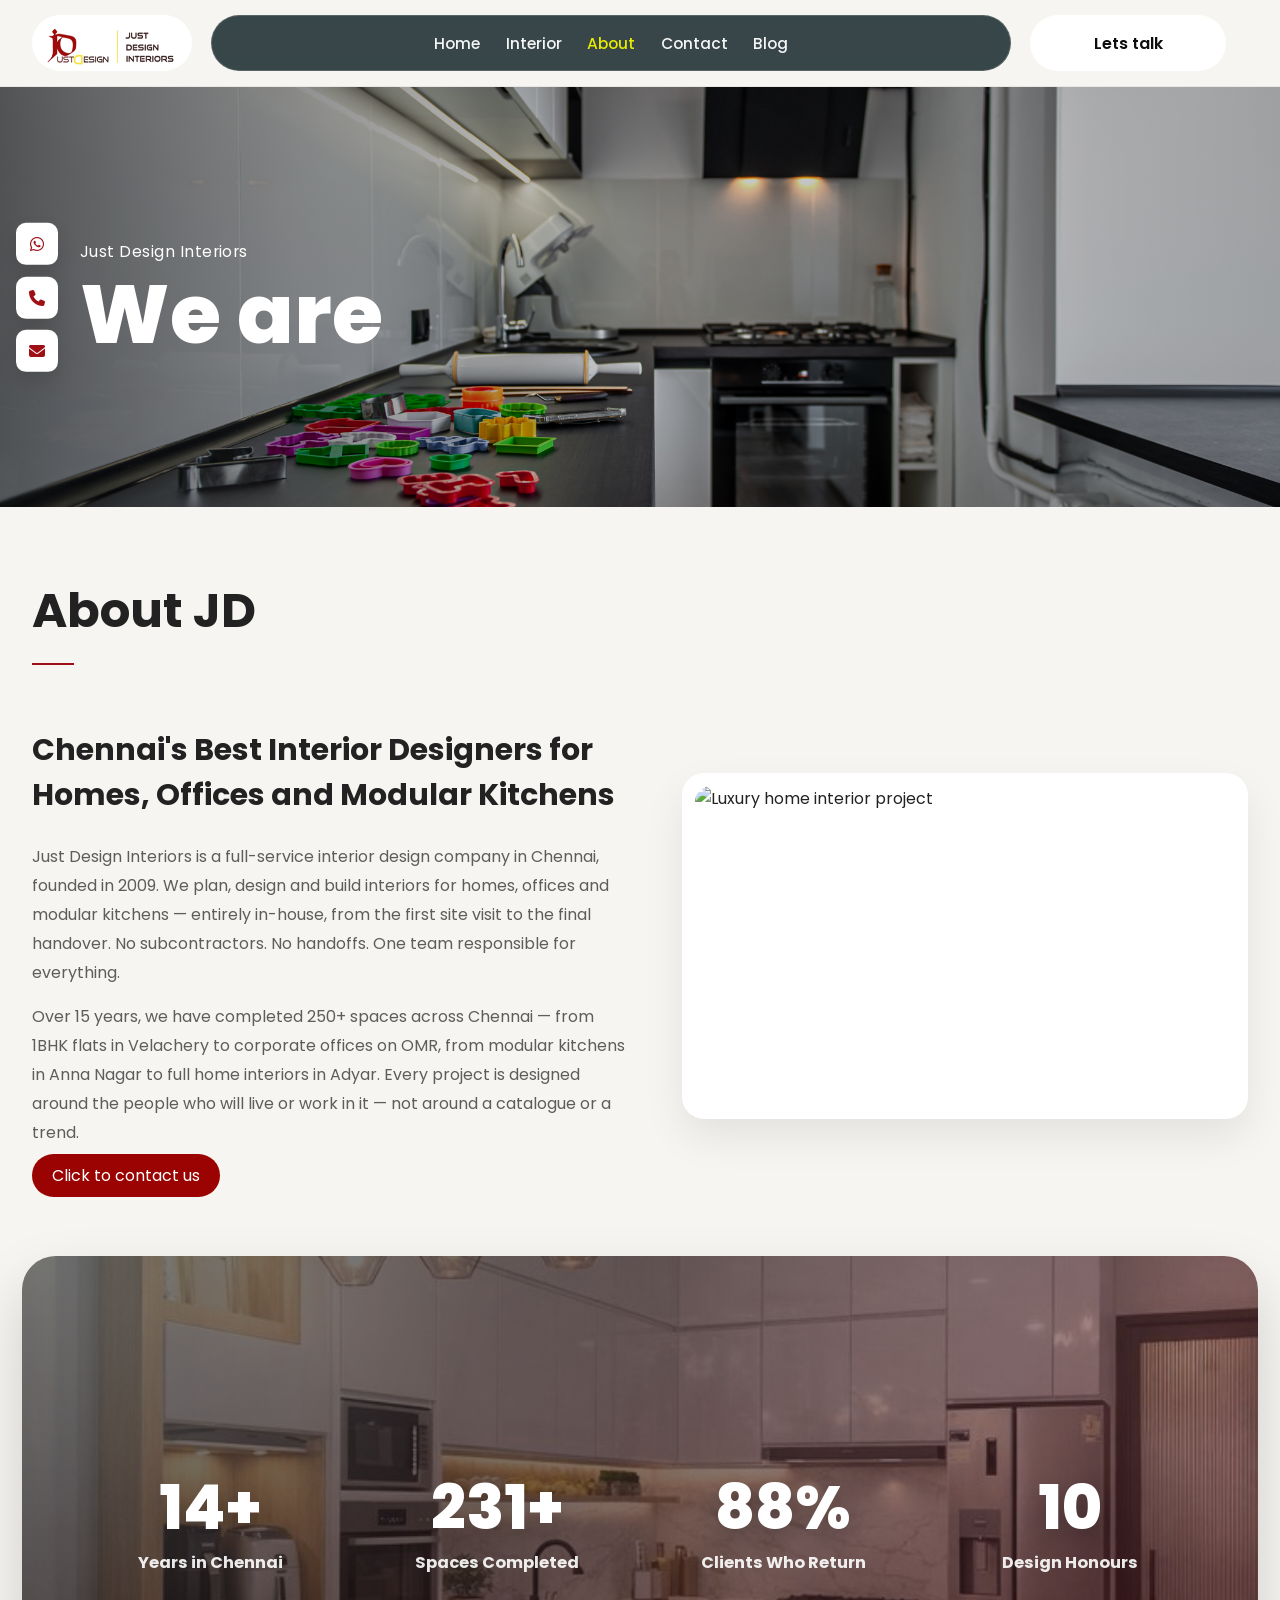
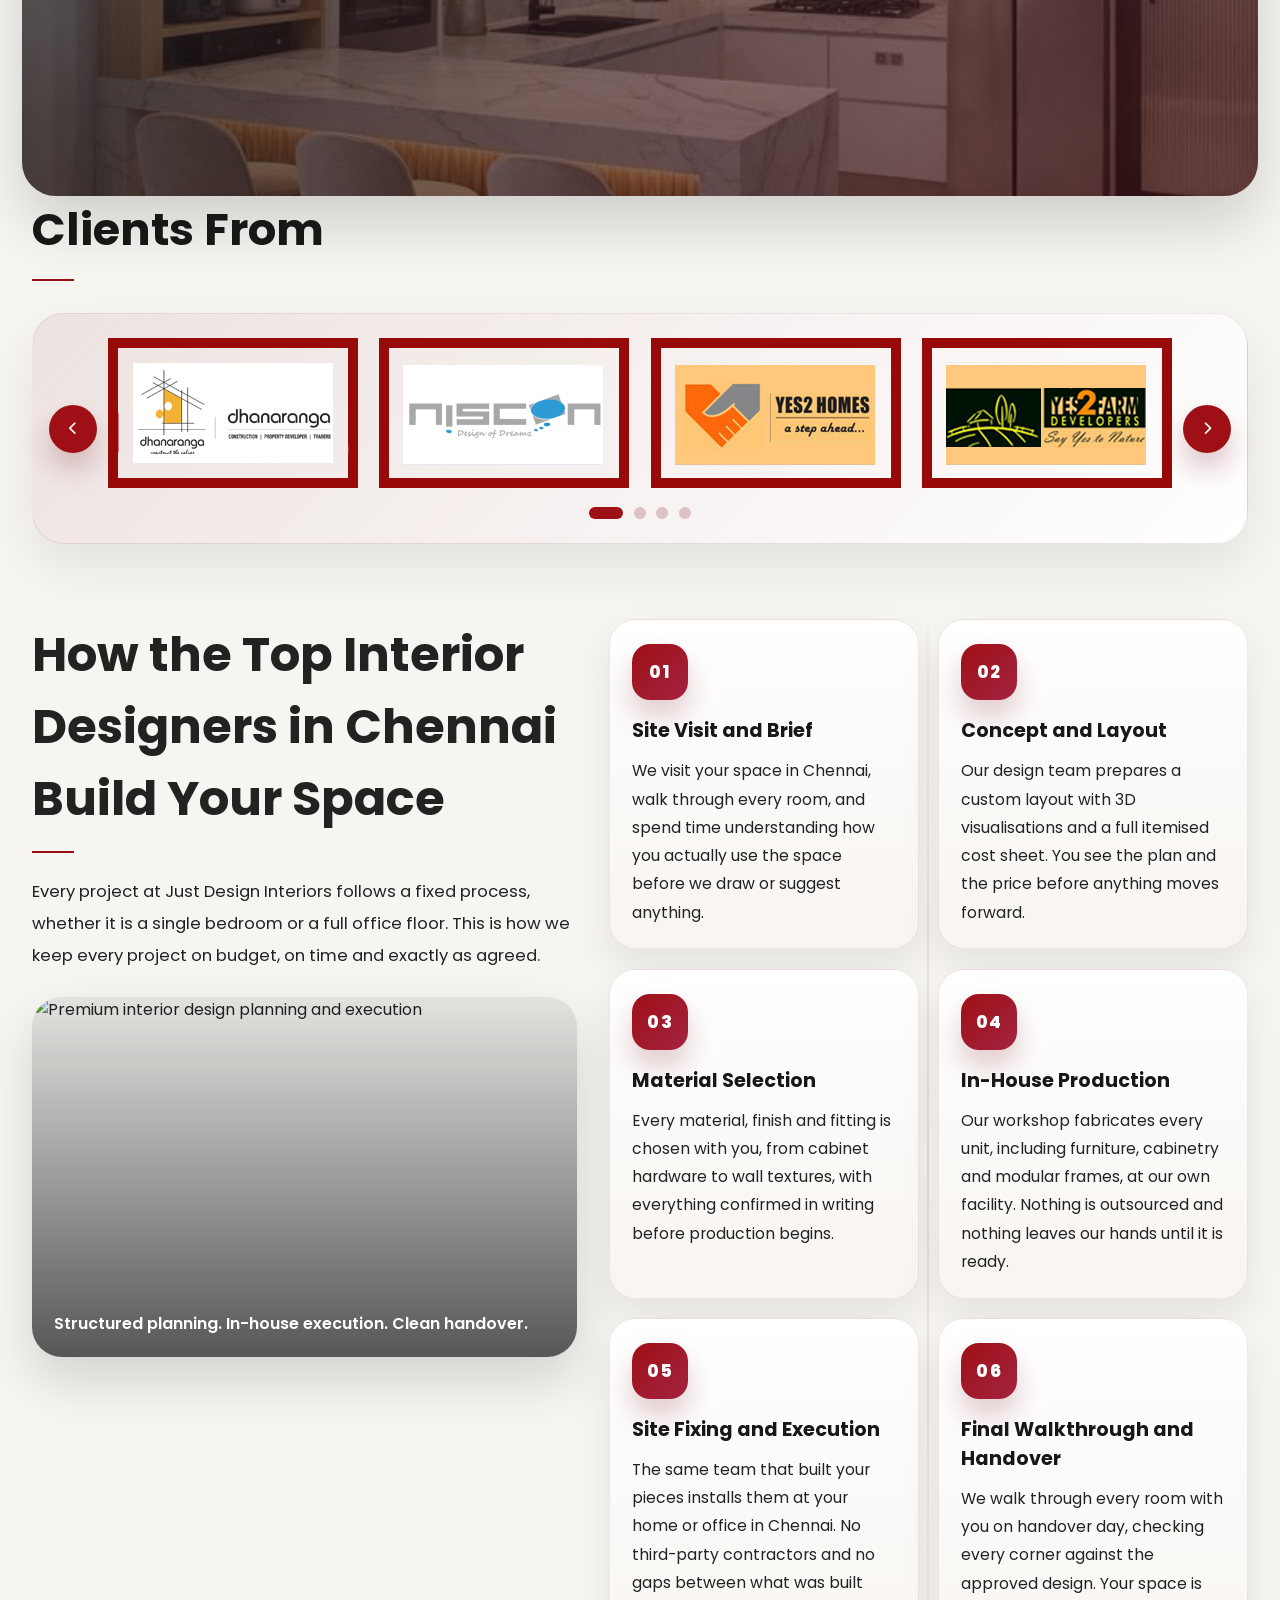
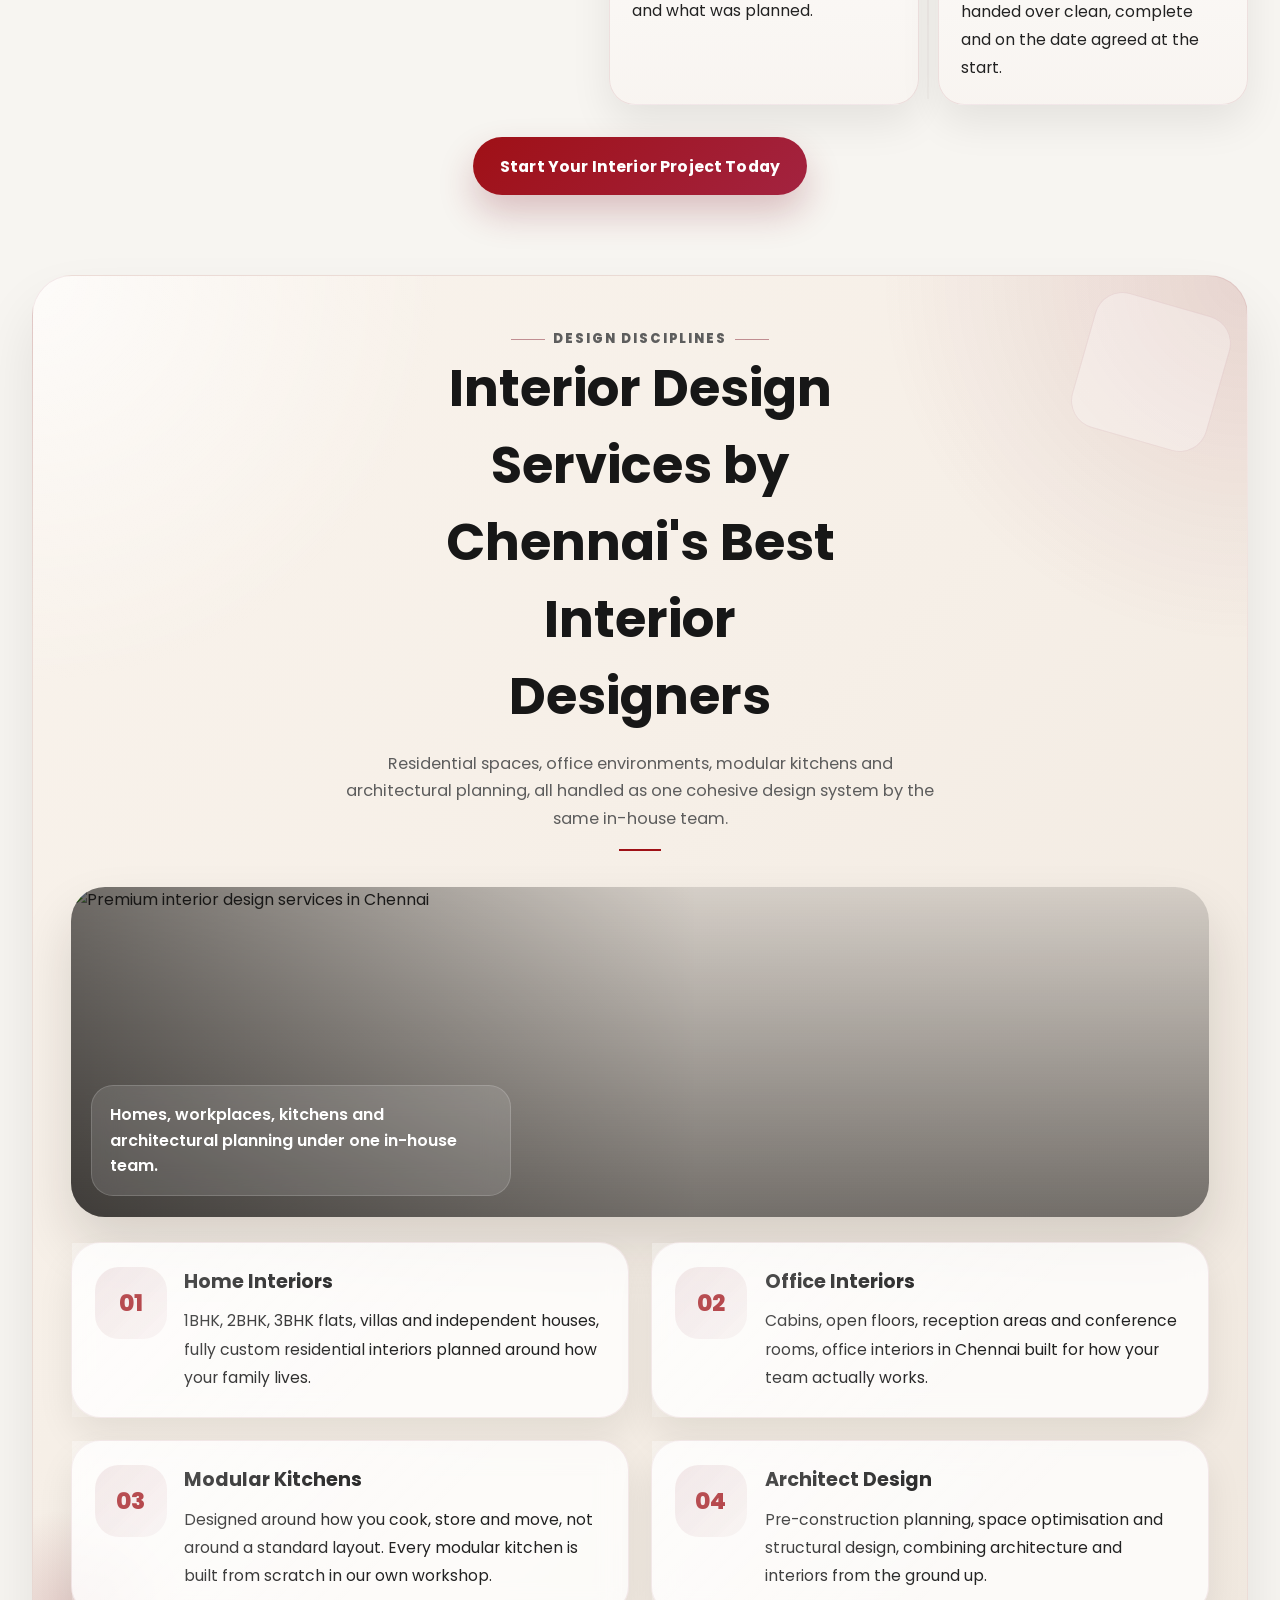
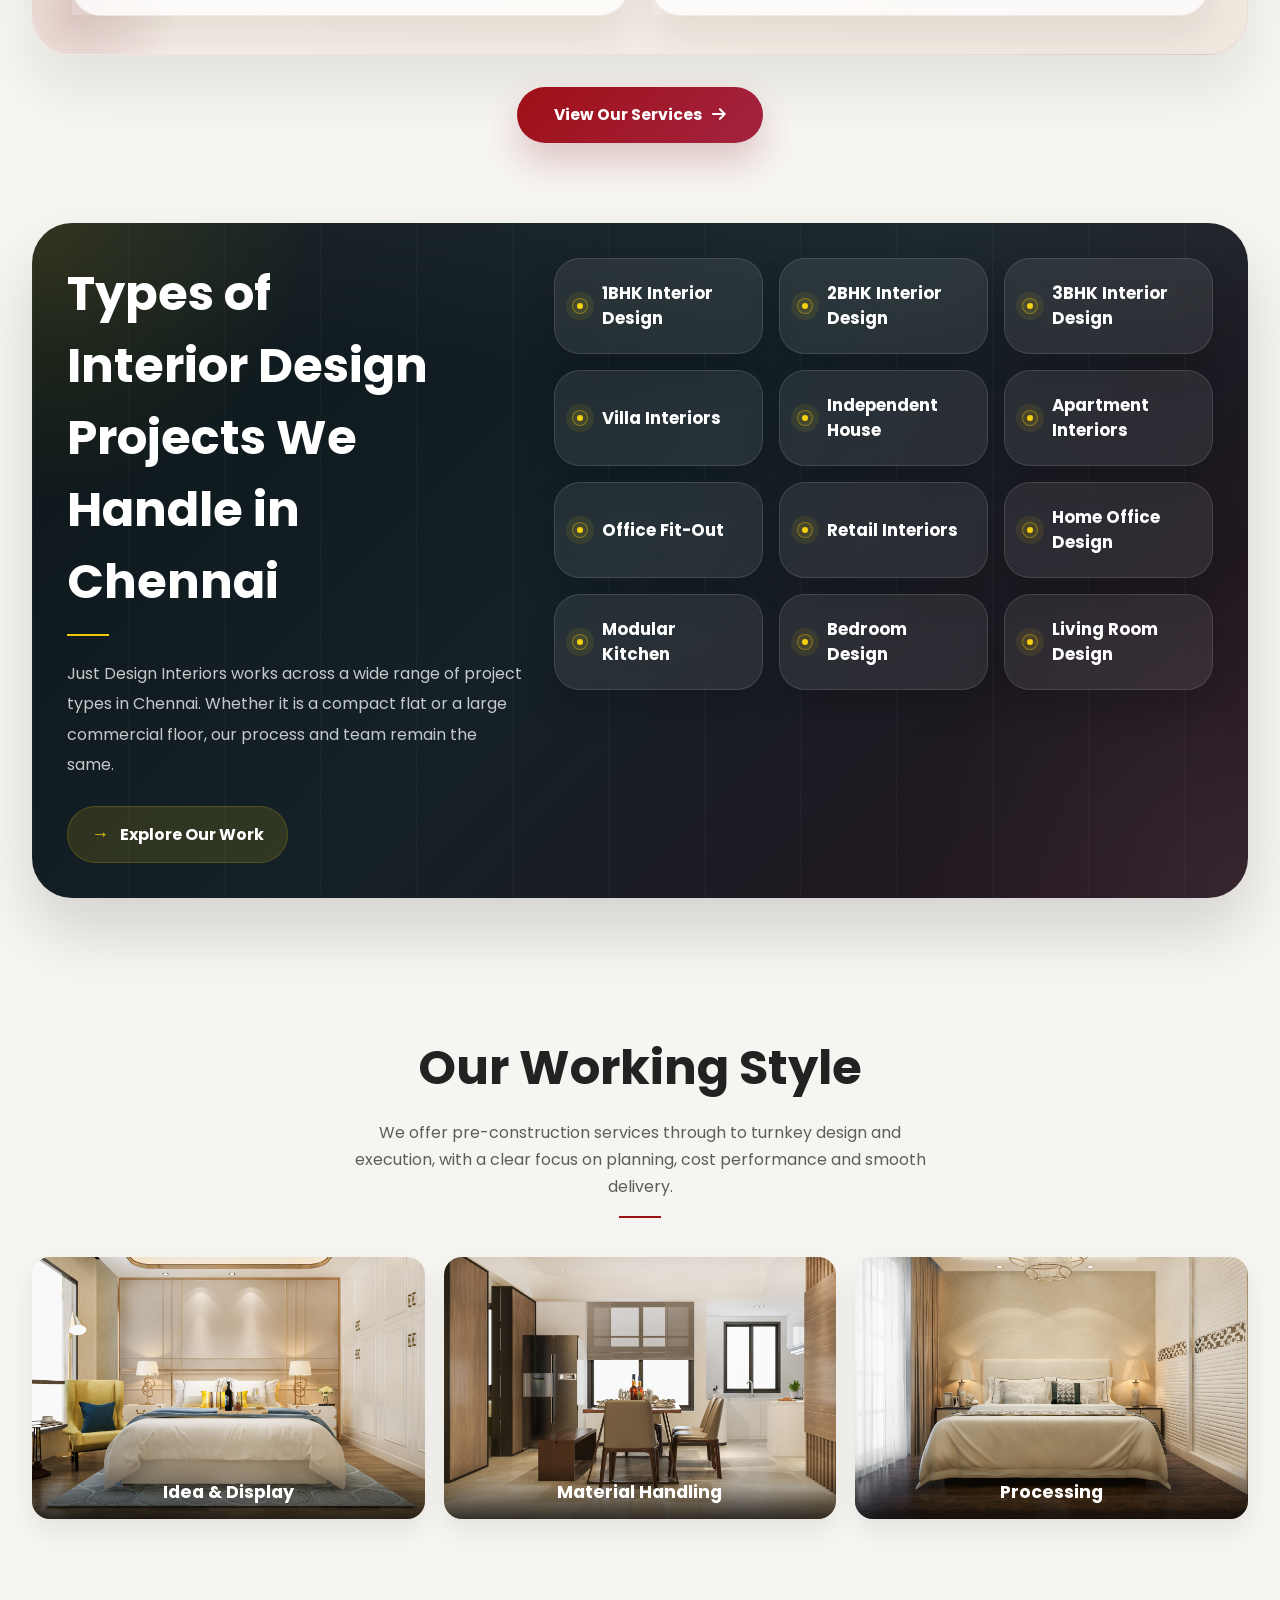
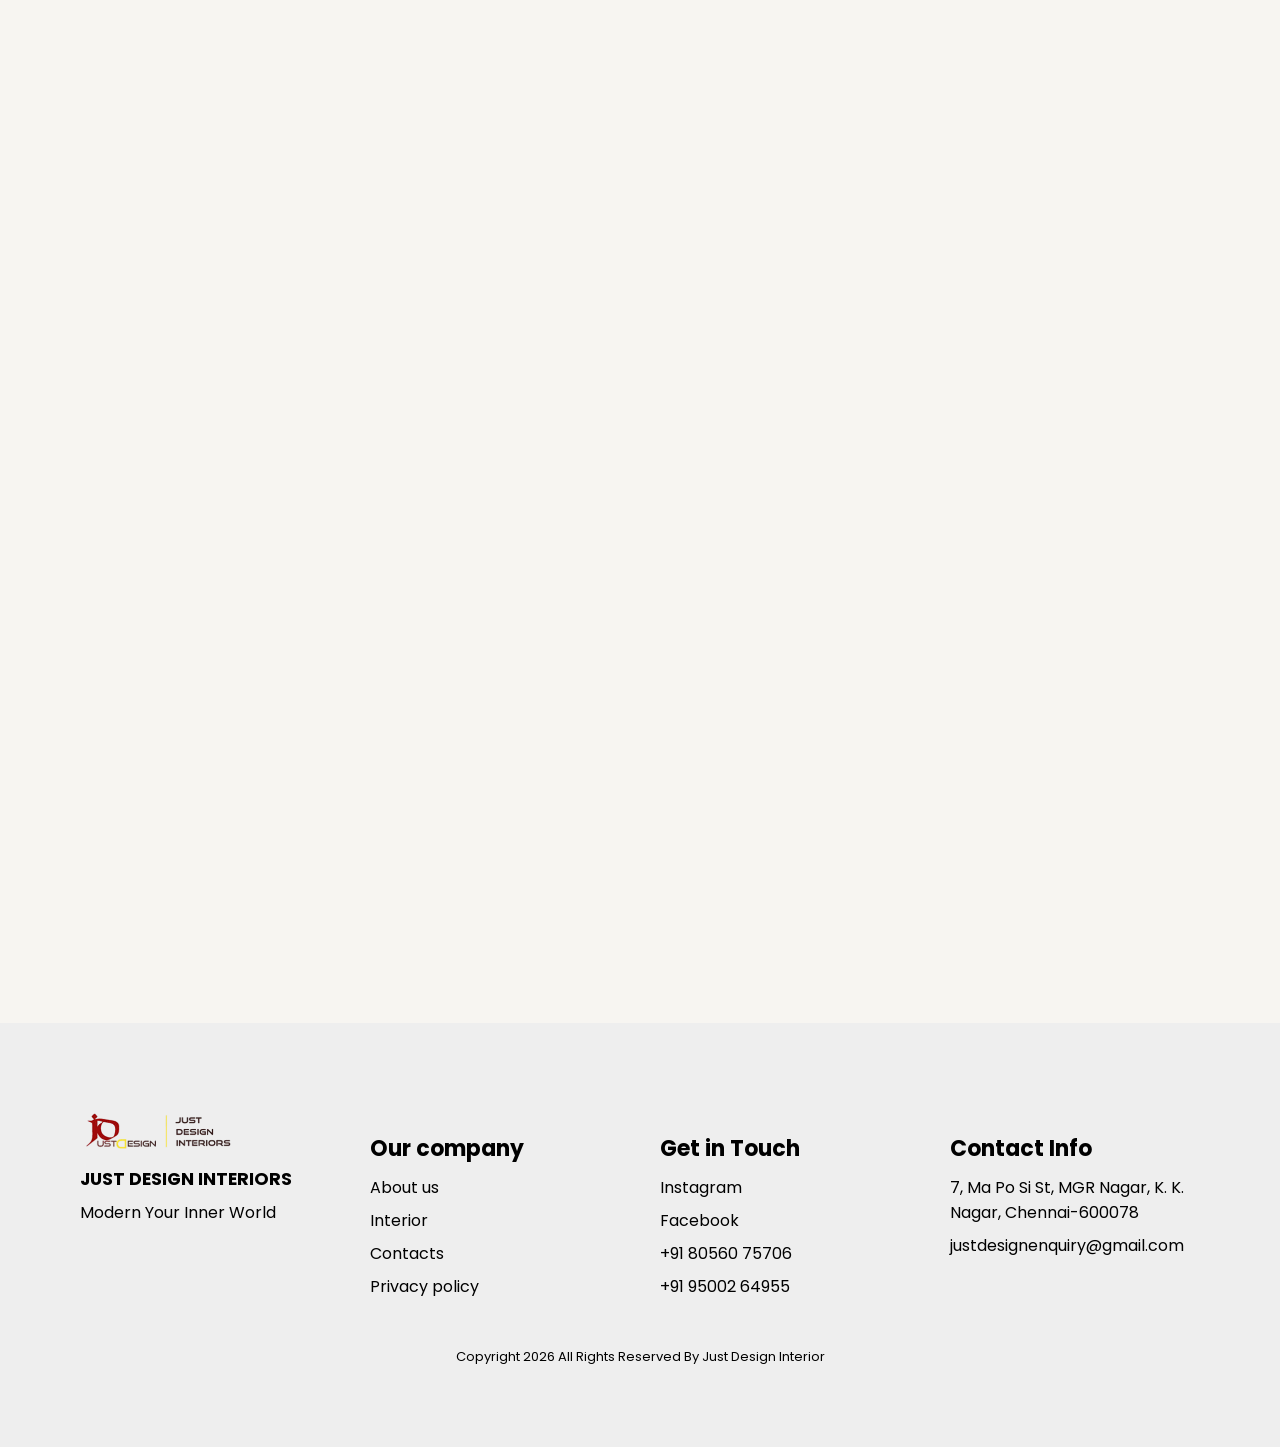
==== about.html @ 0b51bff1 "update" ====
<!DOCTYPE html>
<html lang="en">
  <head>
    <meta charset="UTF-8" />
    <meta name="viewport" content="width=device-width, initial-scale=1.0" />
    <title>About | Just Design Interiors</title>
    <link rel="preconnect" href="https://fonts.googleapis.com" />
    <link rel="preconnect" href="https://fonts.gstatic.com" crossorigin />
    <link
      href="https://fonts.googleapis.com/css2?family=Poppins:wght@400;500;600;700;800&display=swap"
      rel="stylesheet"
    />
    <link
      rel="stylesheet"
      href="https://cdnjs.cloudflare.com/ajax/libs/font-awesome/6.5.1/css/all.min.css"
    />
    <link rel="stylesheet" href="about.css" />
  </head>
  <body>
    <div class="about-page">
      <header class="topbar about-topbar reveal" data-delay="20">
        <a class="brand-pill" href="index.html" aria-label="Just Design Interiors home">
          <img src="./img/logo1.png" alt="Just Design Interiors logo" class="top-logo" />
        </a>

        <nav class="main-nav" id="primaryNav" aria-label="Primary">
          <a href="index.html">Home</a>
          <a href="index.html#interior">Interior</a>
          <a class="active" href="about.html">About</a>
          <a href="contact.html">Contact</a>
          <a href="index.html#results">Blog</a>
        </nav>

        <button
          class="nav-toggle"
          id="navToggle"
          type="button"
          aria-label="Toggle navigation menu"
          aria-controls="primaryNav"
          aria-expanded="false"
        >
          <span></span>
          <span></span>
          <span></span>
        </button>

        <a class="talk-btn" href="contact.html">Lets talk</a>
      </header>

      <main>
        <section class="about-hero reveal">
          <div class="social-rail" aria-label="Social links">
            <a href="#" aria-label="WhatsApp"><i class="fa-brands fa-whatsapp"></i></a>
            <a href="#" aria-label="Call"><i class="fa-solid fa-phone"></i></a>
            <a href="#" aria-label="Mail"><i class="fa-solid fa-envelope"></i></a>
          </div>

          <div class="hero-overlay">
            <p class="eyebrow">Just Design Interiors</p>
            <h1>We are</h1>
          </div>
        </section>

        <section class="about-story section-pad">
          <div class="section-head reveal">
            <h2>About JD</h2>
            <span></span>
          </div>

          <div class="about-grid">
            <div class="about-copy reveal" data-delay="80">
                <h2>Chennai's Best Interior Designers for Homes, Offices and Modular Kitchens</h2>
              <p>
               Just Design Interiors is a full-service interior design company in Chennai, founded in 2009. We plan, design and build interiors for homes, offices and modular kitchens — entirely in-house, from the first site visit to the final handover. No subcontractors. No handoffs. One team responsible for everything.
              </p>
              <p>
                Over 15 years, we have completed 250+ spaces across Chennai — from 1BHK flats in Velachery to corporate offices on OMR, from modular kitchens in Anna Nagar to full home interiors in Adyar. Every project is designed around the people who will live or work in it — not around a catalogue or a trend.

              </p>
               <a href="contact.html">Click to contact us</a>
            </div>

            <div class="about-visual reveal" data-delay="140">
              <img src="./img/8.jpg" alt="Luxury home interior project" />
            </div>
          </div>
        </section>

        <section class="stats-band section-pad">
          <div class="stats-grid">
            <article class="stat-card reveal" data-delay="40">
              <p class="stat-number">
                <span class="count-number" data-target="15" data-suffix="+">0+</span>
              </p>
              <p class="stat-label">Years in Chennai</p>
            </article>

            <article class="stat-card reveal" data-delay="80">
              <p class="stat-number">
                <span class="count-number" data-target="250" data-suffix="+">0+</span>
              </p>
              <p class="stat-label">Spaces Completed</p>
            </article>

            <article class="stat-card reveal" data-delay="120">
              <p class="stat-number">
                <span class="count-number" data-target="95" data-suffix="%">0%</span>
              </p>
              <p class="stat-label">Clients Who Return</p>
            </article>

            <article class="stat-card reveal" data-delay="160">
              <p class="stat-number">
                <span class="count-number" data-target="11">0</span>
              </p>
              <p class="stat-label">Design Honours</p>
            </article>
          </div>
        </section>

        <section class="showcase-band section-pad">
          <div class="section-head reveal">
            <h3>Clients From</h3>
            <span></span>
          </div>

          <div class="showcase-carousel reveal" data-delay="60">
            <button class="showcase-arrow showcase-arrow-prev" type="button" aria-label="Previous slide" data-showcase-prev>
              <i class="fa-solid fa-chevron-left"></i>
            </button>

            <div class="showcase-viewport">
              <div class="showcase-track" data-showcase-track>
                <div class="showcase-slide">
                  <article class="showcase-card">
                    <img src="./img/slide-img/01.png" alt="Interior showcase project 1" />
                  </article>
                  <article class="showcase-card">
                    <img src="./img/slide-img/02.png" alt="Interior showcase project 2" />
                  </article>
                  <article class="showcase-card">
                    <img src="./img/slide-img/03.png" alt="Interior showcase project 3" />
                  </article>
                  <article class="showcase-card">
                    <img src="./img/slide-img/04.png" alt="Interior showcase project 4" />
                  </article>
                </div>

                <div class="showcase-slide">
                  <article class="showcase-card">
                    <img src="./img/slide-img/05.png" alt="Interior showcase project 5" />
                  </article>
                  <article class="showcase-card">
                    <img src="./img/slide-img/06.png" alt="Interior showcase project 6" />
                  </article>
                  <article class="showcase-card">
                    <img src="./img/slide-img/07.png" alt="Interior showcase project 7" />
                  </article>
                  <article class="showcase-card">
                    <img src="./img/slide-img/08.png" alt="Interior showcase project 8" />
                  </article>
                </div>

                <div class="showcase-slide">
                  <article class="showcase-card">
                    <img src="./img/slide-img/09.png" alt="Interior showcase project 9" />
                  </article>
                  <article class="showcase-card">
                    <img src="./img/slide-img/10.png" alt="Interior showcase project 10" />
                  </article>
                  <article class="showcase-card">
                    <img src="./img/slide-img/11.png" alt="Interior showcase project 11" />
                  </article>
                  <article class="showcase-card">
                    <img src="./img/slide-img/12.png" alt="Interior showcase project 12" />
                  </article>
                </div>

                <div class="showcase-slide">
                  <article class="showcase-card">
                    <img src="./img/slide-img/13.png" alt="Interior showcase project 13" />
                  </article>
                  <article class="showcase-card">
                    <img src="./img/slide-img/14.png" alt="Interior showcase project 14" />
                  </article>
                  <article class="showcase-card">
                    <img src="./img/slide-img/15.png" alt="Interior showcase project 15" />
                  </article>
                  <article class="showcase-card">
                    <img src="./img/slide-img/16.png" alt="Interior showcase project 16" />
                  </article>
                </div>
              </div>
            </div>

            <button class="showcase-arrow showcase-arrow-next" type="button" aria-label="Next slide" data-showcase-next>
              <i class="fa-solid fa-chevron-right"></i>
            </button>

            <div class="showcase-dots" aria-label="Project slider navigation">
              <button class="showcase-dot is-active" type="button" aria-label="Show slide 1" data-slide="0"></button>
              <button class="showcase-dot" type="button" aria-label="Show slide 2" data-slide="1"></button>
              <button class="showcase-dot" type="button" aria-label="Show slide 3" data-slide="2"></button>
              <button class="showcase-dot" type="button" aria-label="Show slide 4" data-slide="3"></button>
            </div>
          </div>
        </section>






        <section class="designer-process section-pad">
          <div class="designer-process-shell">
            <div class="designer-process-intro">
              <div class="section-head reveal">
                <h2>How the Top Interior Designers in Chennai Build Your Space</h2>
                <span></span>
              </div>

              <p class="designer-process-copy reveal" data-delay="60">
                Every project at Just Design Interiors follows a fixed process, whether it is
                a single bedroom or a full office floor. This is how we keep every project on
                budget, on time and exactly as agreed.
              </p>

              <div class="designer-process-visual reveal" data-delay="120">
                <img src="./img/6.jpg" alt="Premium interior design planning and execution" />
                <div class="designer-process-visual-copy">
                  <p>Structured planning. In-house execution. Clean handover.</p>
                </div>
              </div>
            </div>

            <div class="designer-process-steps">
              <article class="process-step-card reveal" data-delay="40">
                <div class="process-step-no">01</div>
                <h3>Site Visit and Brief</h3>
                <p>
                  We visit your space in Chennai, walk through every room, and spend time
                  understanding how you actually use the space before we draw or suggest
                  anything.
                </p>
              </article>

              <article class="process-step-card reveal" data-delay="80">
                <div class="process-step-no">02</div>
                <h3>Concept and Layout</h3>
                <p>
                  Our design team prepares a custom layout with 3D visualisations and a full
                  itemised cost sheet. You see the plan and the price before anything moves
                  forward.
                </p>
              </article>

              <article class="process-step-card reveal" data-delay="120">
                <div class="process-step-no">03</div>
                <h3>Material Selection</h3>
                <p>
                  Every material, finish and fitting is chosen with you, from cabinet hardware
                  to wall textures, with everything confirmed in writing before production
                  begins.
                </p>
              </article>

              <article class="process-step-card reveal" data-delay="160">
                <div class="process-step-no">04</div>
                <h3>In-House Production</h3>
                <p>
                  Our workshop fabricates every unit, including furniture, cabinetry and
                  modular frames, at our own facility. Nothing is outsourced and nothing leaves
                  our hands until it is ready.
                </p>
              </article>

              <article class="process-step-card reveal" data-delay="200">
                <div class="process-step-no">05</div>
                <h3>Site Fixing and Execution</h3>
                <p>
                  The same team that built your pieces installs them at your home or office in
                  Chennai. No third-party contractors and no gaps between what was built and
                  what was planned.
                </p>
              </article>

              <article class="process-step-card reveal" data-delay="240">
                <div class="process-step-no">06</div>
                <h3>Final Walkthrough and Handover</h3>
                <p>
                  We walk through every room with you on handover day, checking every corner
                  against the approved design. Your space is handed over clean, complete and on
                  the date agreed at the start.
                </p>
              </article>
            </div>
          </div>

          <div class="designer-process-cta reveal" data-delay="120">
            <a href="contact.html">Start Your Interior Project Today</a>
          </div>
        </section>

        <section class="services-band section-pad">
          <div class="services-stage">
            <div class="section-head centered services-head reveal">
              <p class="services-kicker">Design Disciplines</p>
              <h2>Interior Design Services by Chennai's Best Interior Designers</h2>
              <p class="services-copy">
                Residential spaces, office environments, modular kitchens and architectural
                planning, all handled as one cohesive design system by the same in-house team.
              </p>
              <span></span>
            </div>

            <div class="services-hero-card reveal" data-delay="40">
              <img src="./img/8.jpg" alt="Premium interior design services in Chennai" />
              <div class="services-hero-overlay">
                <p>Homes, workplaces, kitchens and architectural planning under one in-house team.</p>
              </div>
            </div>

            <div class="services-grid-alt">
              <article class="service-panel reveal" data-delay="60">
                <div class="service-panel-no">01</div>
                <div class="service-panel-body">
                  <h3>Home Interiors</h3>
                  <p>
                    1BHK, 2BHK, 3BHK flats, villas and independent houses, fully custom
                    residential interiors planned around how your family lives.
                  </p>
                </div>
              </article>

              <article class="service-panel reveal" data-delay="100">
                <div class="service-panel-no">02</div>
                <div class="service-panel-body">
                  <h3>Office Interiors</h3>
                  <p>
                    Cabins, open floors, reception areas and conference rooms, office interiors
                    in Chennai built for how your team actually works.
                  </p>
                </div>
              </article>

              <article class="service-panel reveal" data-delay="140">
                <div class="service-panel-no">03</div>
                <div class="service-panel-body">
                  <h3>Modular Kitchens</h3>
                  <p>
                    Designed around how you cook, store and move, not around a standard layout.
                    Every modular kitchen is built from scratch in our own workshop.
                  </p>
                </div>
              </article>

              <article class="service-panel reveal" data-delay="180">
                <div class="service-panel-no">04</div>
                <div class="service-panel-body">
                  <h3>Architect Design</h3>
                  <p>
                    Pre-construction planning, space optimisation and structural design,
                    combining architecture and interiors from the ground up.
                  </p>
                </div>
              </article>
            </div>
          </div>

          <div class="services-cta reveal" data-delay="220">
            <a href="contact.html">View Our Services <i class="fa-solid fa-arrow-right"></i></a>
          </div>
        </section>

        <section class="project-types-band section-pad">
          <div class="project-types-shell">
            <div class="project-types-intro">
              <div class="section-head reveal">
                <h2>Types of Interior Design Projects We Handle in Chennai</h2>
                <span></span>
              </div>

              <p class="project-types-copy reveal" data-delay="60">
                Just Design Interiors works across a wide range of project types in Chennai.
                Whether it is a compact flat or a large commercial floor, our process and team
                remain the same.
              </p>

              <!-- <div class="project-types-media reveal" data-delay="120">
                <img src="./img/12.jpg" alt="Interior design projects handled in Chennai" />
              </div> -->

              <div class="project-types-cta reveal" data-delay="180">
                <a href="index.html#results"><span>&rarr;</span> Explore Our Work</a>
              </div>
            </div>

            <div class="project-type-grid">
              <article class="project-type-card reveal" data-delay="40">
                <span class="project-type-point"></span>
                <h3>1BHK Interior Design</h3>
              </article>

              <article class="project-type-card reveal" data-delay="70">
                <span class="project-type-point"></span>
                <h3>2BHK Interior Design</h3>
              </article>

              <article class="project-type-card reveal" data-delay="100">
                <span class="project-type-point"></span>
                <h3>3BHK Interior Design</h3>
              </article>

              <article class="project-type-card reveal" data-delay="130">
                <span class="project-type-point"></span>
                <h3>Villa Interiors</h3>
              </article>

              <article class="project-type-card reveal" data-delay="160">
                <span class="project-type-point"></span>
                <h3>Independent House</h3>
              </article>

              <article class="project-type-card reveal" data-delay="190">
                <span class="project-type-point"></span>
                <h3>Apartment Interiors</h3>
              </article>

              <article class="project-type-card reveal" data-delay="220">
                <span class="project-type-point"></span>
                <h3>Office Fit-Out</h3>
              </article>

              <article class="project-type-card reveal" data-delay="250">
                <span class="project-type-point"></span>
                <h3>Retail Interiors</h3>
              </article>

              <article class="project-type-card reveal" data-delay="280">
                <span class="project-type-point"></span>
                <h3>Home Office Design</h3>
              </article>

              <article class="project-type-card reveal" data-delay="310">
                <span class="project-type-point"></span>
                <h3>Modular Kitchen</h3>
              </article>

              <article class="project-type-card reveal" data-delay="340">
                <span class="project-type-point"></span>
                <h3>Bedroom Design</h3>
              </article>

              <article class="project-type-card reveal" data-delay="370">
                <span class="project-type-point"></span>
                <h3>Living Room Design</h3>
              </article>
            </div>
          </div>
        </section>

        <section class="working-style section-pad">
          <div class="section-head centered reveal">
            <h2>Our Working Style</h2>
            <p>
              We offer pre-construction services through to turnkey design and execution,
              with a clear focus on planning, cost performance and smooth delivery.
            </p>
            <span></span>
          </div>

          <div class="process-grid">
            <article class="process-card reveal" data-delay="40">
              <img src="./img/1.jpg" alt="Idea and display concept" />
              <div>Idea &amp; Display</div>
            </article>
            <article class="process-card reveal" data-delay="80">
              <img src="./img/2.jpg" alt="Material handling process" />
              <div>Material Handling</div>
            </article>
            <article class="process-card reveal" data-delay="120">
              <img src="./img/3.jpg" alt="Processing stage" />
              <div>Processing</div>
            </article>
            <article class="process-card reveal" data-delay="160">
              <img src="./img/4.jpg" alt="Cutting and assembly work" />
              <div>Cutting &amp; Assembly</div>
            </article>
            <article class="process-card reveal" data-delay="200">
              <img src="./img/5.jpg" alt="Fixing process" />
              <div>Fixing</div>
            </article>
            <article class="process-card reveal" data-delay="240">
              <img src="./img/6.jpg" alt="Carving process" />
              <div>Carving</div>
            </article>
          </div>
        </section>

        <section class="team-band section-pad">
          <div class="section-head reveal">
            <h2>Our Team</h2>
            <span></span>
          </div>

          <div class="team-grid">
            <article class="team-item reveal" data-delay="40">
              <img src="./img/A1.jpg" alt="Marketing team" />
              <h3>Marketing</h3>
            </article>
            <article class="team-item reveal" data-delay="90">
              <img src="./img/A2.jpg" alt="Design team" />
              <h3>Design</h3>
            </article>
            <article class="team-item reveal" data-delay="140">
              <img src="./img/A3.jpg" alt="Production team" />
              <h3>Production</h3>
            </article>
            <article class="team-item reveal" data-delay="190">
              <img src="./img/A4.jpg" alt="Execution team" />
              <h3>Execution</h3>
            </article>
          </div>
        </section>

        <section class="consult-strip reveal">
          <div class="consult-card">
            <h2>Book a free design Consultation</h2>
            <p>Interested to work with us?</p>
            <p>
              Years of experience have allowed us to understand the importance of building
              a strong working relationship with our clients.
            </p>
            <a href="contact.html">Click to contact us</a>
          </div>
        </section>
      </main>

      <footer class="footer">
        <div class="footer-container">
          <div class="f-col">
            <img src="./img/logo1.png" alt="logo" />
            <h3>JUST DESIGN INTERIORS</h3>
            <p>Modern Your Inner World</p>
          </div>

          <div class="f-col">
            <h4>Our company</h4>
            <p>About us</p>
            <p>Interior</p>
            <p>Contacts</p>
            <p>Privacy policy</p>
          </div>

          <div class="f-col">
            <h4>Get in Touch</h4>
            <p>Instagram</p>
            <p>Facebook</p>
            <p>+91 80560 75706</p>
            <p>+91 95002 64955</p>
          </div>

          <div class="f-col">
            <h4>Contact Info</h4>
            <p>7, Ma Po Si St, MGR Nagar, K. K. Nagar, Chennai-600078</p>
            <p>justdesignenquiry@gmail.com</p>
          </div>
        </div>

        <div class="copyright">
          Copyright 2026 All Rights Reserved By Just Design Interior
        </div>
      </footer>
    </div>

    <script>
      const navToggle = document.getElementById("navToggle");
      const siteNav = document.getElementById("primaryNav");
      const topbar = document.querySelector(".topbar");

      if (navToggle && siteNav && topbar) {
        navToggle.addEventListener("click", () => {
          const open = navToggle.getAttribute("aria-expanded") === "true";
          navToggle.setAttribute("aria-expanded", String(!open));
          topbar.classList.toggle("menu-open", !open);
        });

        document.addEventListener("click", (event) => {
          if (!topbar.contains(event.target)) {
            navToggle.setAttribute("aria-expanded", "false");
            topbar.classList.remove("menu-open");
          }
        });
      }

      const revealItems = document.querySelectorAll(".reveal");
      const countNumbers = document.querySelectorAll(".count-number");
      const showcaseTrack = document.querySelector("[data-showcase-track]");
      const showcaseSlides = document.querySelectorAll(".showcase-slide");
      const showcaseDots = document.querySelectorAll(".showcase-dot");
      const showcasePrev = document.querySelector("[data-showcase-prev]");
      const showcaseNext = document.querySelector("[data-showcase-next]");
      const reduceMotion = window.matchMedia("(prefers-reduced-motion: reduce)").matches;

      const setShowcaseSlide = (index) => {
        if (!showcaseTrack || !showcaseSlides.length) return;
        showcaseTrack.style.transform = `translateX(-${index * 100}%)`;
        showcaseSlides.forEach((slide, slideIndex) => {
          slide.setAttribute("aria-hidden", slideIndex === index ? "false" : "true");
        });
        showcaseDots.forEach((dot, dotIndex) => {
          dot.classList.toggle("is-active", dotIndex === index);
        });
      };

      if (showcaseTrack && showcaseDots.length) {
        let currentSlide = 0;
        let sliderTimer = null;

        const goToSlide = (index) => {
          currentSlide = (index + showcaseDots.length) % showcaseDots.length;
          setShowcaseSlide(currentSlide);
        };

        const startSlider = () => {
          if (reduceMotion || sliderTimer) return;
          sliderTimer = window.setInterval(() => {
            goToSlide(currentSlide + 1);
          }, 3200);
        };

        const stopSlider = () => {
          if (!sliderTimer) return;
          window.clearInterval(sliderTimer);
          sliderTimer = null;
        };

        goToSlide(0);

        showcaseDots.forEach((dot) => {
          dot.addEventListener("click", () => {
            goToSlide(Number(dot.dataset.slide || 0));
            stopSlider();
            startSlider();
          });
        });

        if (showcasePrev) {
          showcasePrev.addEventListener("click", () => {
            goToSlide(currentSlide - 1);
            stopSlider();
            startSlider();
          });
        }

        if (showcaseNext) {
          showcaseNext.addEventListener("click", () => {
            goToSlide(currentSlide + 1);
            stopSlider();
            startSlider();
          });
        }

        showcaseTrack.addEventListener("mouseenter", stopSlider);
        showcaseTrack.addEventListener("mouseleave", startSlider);
        showcaseTrack.addEventListener("focusin", stopSlider);
        showcaseTrack.addEventListener("focusout", startSlider);

        startSlider();
      }

      if (reduceMotion) {
        revealItems.forEach((item) => item.classList.add("in-view"));
        countNumbers.forEach((item) => {
          item.textContent = `${item.dataset.target || 0}${item.dataset.suffix || ""}`;
        });
      } else {
        const observer = new IntersectionObserver(
          (entries) => {
            entries.forEach((entry) => {
              if (!entry.isIntersecting) return;
              entry.target.style.transitionDelay = `${Number(entry.target.dataset.delay || 0)}ms`;
              entry.target.classList.add("in-view");
            });
          },
          { threshold: 0.18 }
        );

        revealItems.forEach((item) => observer.observe(item));

        const animateCount = (item) => {
          const target = Number(item.dataset.target || 0);
          const suffix = item.dataset.suffix || "";
          const duration = 1400;
          const start = performance.now();

          const tick = (now) => {
            const progress = Math.min((now - start) / duration, 1);
            const value = Math.round(target * progress);
            item.textContent = `${value}${suffix}`;
            if (progress < 1) requestAnimationFrame(tick);
          };

          requestAnimationFrame(tick);
        };

        const countObserver = new IntersectionObserver(
          (entries, currentObserver) => {
            entries.forEach((entry) => {
              if (!entry.isIntersecting) return;
              animateCount(entry.target);
              currentObserver.unobserve(entry.target);
            });
          },
          { threshold: 0.6 }
        );

        countNumbers.forEach((item) => countObserver.observe(item));
      }
    </script>
  </body>
</html>
---- about.css ----
:root {
  --about-bg: #f7f5f1;
  --about-surface: #ffffff;
  --about-text: #222222;
  --about-soft: #5d5d5d;
  --about-accent: #9f1016;
  --about-dark: #171717;
  --about-line: rgba(159, 16, 22, 0.4);
  --yellow: #e7eb00;
  --pill-dark: rgba(14, 32, 36, 0.82);
}

*,
*::before,
*::after {
  box-sizing: border-box;
}

html,
body {
  margin: 0;
  padding: 0;
}

body {
  font-family: "Poppins", sans-serif;
  background: var(--about-bg);
  color: var(--about-text);
}

a {
  color: inherit;
  text-decoration: none;
}

img {
  max-width: 100%;
  display: block;
}

.about-page {
  min-height: 100vh;
}

.topbar {
  position: sticky;
  top: 0;
  z-index: 80;
  display: flex;
  align-items: center;
  gap: 1.2rem;
  padding: 0.95rem 2rem;
  background: rgba(247, 245, 241, 0.94);
  backdrop-filter: blur(16px);
  border-bottom: 1px solid rgba(0, 0, 0, 0.06);
}

.brand-pill {
  display: inline-flex;
  align-items: center;
  gap: 0.75rem;
  width: 160px;
  height: 56px;
  padding: 0 0.6rem;
  border-radius: 999px;
  color: #1f1f1f;
  background: #ffffff;
  flex-shrink: 0;
}

.top-logo {
  width: 140px;
  height: 50px;
}

.main-nav {
  flex: 1;
  max-width: 800px;
  height: 56px;
  display: flex;
  align-items: center;
  justify-content: center;
  gap: clamp(1rem, 2vw, 3rem);
  border-radius: 999px;
  padding: 0 1.2rem;
  background: var(--pill-dark);
  border: 1px solid rgba(255, 255, 255, 0.16);
  backdrop-filter: blur(8px);
  scrollbar-width: none;
}

.main-nav::-webkit-scrollbar {
  display: none;
}

.main-nav a {
  color: rgba(255, 255, 255, 0.95);
  font-size: 0.97rem;
  font-weight: 500;
  transition: color 240ms ease, background 240ms ease;
}

.main-nav a:hover,
.main-nav a:focus-visible,
.main-nav a.active {
  color: var(--yellow);
}

.nav-toggle {
  display: none;
  width: 52px;
  height: 52px;
  border: 1px solid rgba(255, 255, 255, 0.22);
  border-radius: 12px;
  background: rgba(15, 32, 36, 0.75);
  cursor: pointer;
  padding: 0;
  align-items: center;
  justify-content: center;
  gap: 5px;
  flex-direction: column;
}

.nav-toggle span {
  width: 22px;
  height: 2px;
  background: #ffffff;
  border-radius: 999px;
  transition: transform 240ms ease, opacity 240ms ease;
}

.topbar.menu-open .nav-toggle span:nth-child(1) {
  transform: translateY(7px) rotate(45deg);
}

.topbar.menu-open .nav-toggle span:nth-child(2) {
  opacity: 0;
}

.topbar.menu-open .nav-toggle span:nth-child(3) {
  transform: translateY(-7px) rotate(-45deg);
}

.talk-btn {
  flex-shrink: 0;
  width: 196px;
  height: 56px;
  border-radius: 999px;
  display: inline-flex;
  align-items: center;
  justify-content: center;
  color: #0d0d0d;
  background: #ffffff;
  font-weight: 600;
}

.site-header {
  position: sticky;
  top: 0;
  z-index: 50;
  background: rgba(255, 255, 255, 0.96);
  backdrop-filter: blur(16px);
  border-bottom: 1px solid rgba(0, 0, 0, 0.06);
}

.top-strip {
  display: flex;
  justify-content: flex-end;
  gap: 1.2rem;
  padding: 0.35rem 2rem;
  font-size: 0.78rem;
  color: #6c6c6c;
  background: #fafafa;
}

.nav-shell {
  display: flex;
  align-items: center;
  justify-content: space-between;
  gap: 1rem;
  padding: 0.6rem 2rem;
}

.brand img {
  width: 170px;
}

.site-nav {
  display: flex;
  align-items: center;
  gap: 1.2rem;
  font-size: 0.95rem;
}

.site-nav a {
  position: relative;
  color: #3f3f3f;
}

.site-nav a.active,
.site-nav a:hover {
  color: var(--about-accent);
}

.nav-toggle {
  display: none;
  width: 48px;
  height: 48px;
  border: 0;
  border-radius: 14px;
  background: #f3f1ed;
  cursor: pointer;
}

.nav-toggle span {
  display: block;
  width: 20px;
  height: 2px;
  margin: 4px auto;
  background: #202020;
}

.about-hero {
  position: relative;
  min-height: 420px;
  display: flex;
  align-items: center;
  padding: 3rem 2rem;
  background:
    linear-gradient(90deg, rgba(0, 0, 0, 0.62) 0%, rgba(0, 0, 0, 0.2) 52%, rgba(0, 0, 0, 0.34) 100%),
    url("./img/7.jpg") center center / cover no-repeat;
}

.hero-overlay {
  position: relative;
  z-index: 2;
  max-width: 520px;
  padding-left: 3rem;
  color: #ffffff;
}

.eyebrow {
  margin: 0 0 0.75rem;
  font-size: 0.98rem;
  letter-spacing: 0.03em;
}

.about-hero h1 {
  margin: 0;
  font-size: clamp(3rem, 7vw, 5.2rem);
  line-height: 0.95;
  font-weight: 800;
}

.social-rail {
  position: absolute;
  left: 1rem;
  top: 50%;
  transform: translateY(-50%);
  display: flex;
  flex-direction: column;
  gap: 0.7rem;
  z-index: 2;
}

.social-rail a {
  width: 42px;
  height: 42px;
  border-radius: 10px;
  display: grid;
  place-items: center;
  background: #ffffff;
  color: var(--about-accent);
  box-shadow: 0 10px 20px rgba(0, 0, 0, 0.12);
}

.section-pad {
  padding: 4.2rem 2rem;
}

.section-head {
  margin-bottom: 2rem;
}

.section-head.centered {
  text-align: center;
}

.section-head h2 {
  margin: 0;
  font-size: clamp(2rem, 4vw, 3rem);
}

.section-head p {
  margin: 0.9rem auto 0;
  max-width: 60ch;
  color: var(--about-soft);
  line-height: 1.7;
}

.section-head span {
  display: inline-block;
  width: 42px;
  height: 2px;
  margin-top: 0.8rem;
  background: var(--about-accent);
}

.about-grid {
  display: grid;
  grid-template-columns: minmax(0, 1fr) minmax(320px, 0.92fr);
  gap: 2.2rem;
  align-items: center;
}

.about-copy {
  max-width: 60ch;
}
.about-copy h2{
  font-size: 30px;
}

.about-copy p {
  margin: 0 0 1rem;
  line-height: 1.8;
  color: var(--about-soft);
}
.about-copy a {
    background-color: rgb(155, 2, 2);
    padding: 10px 20px ;
    border-radius: 22px;
    border: none;
    color: white;

}

.about-visual {
  background: var(--about-surface);
  border-radius: 22px;
  padding: 0.8rem;
  box-shadow: 0 18px 40px rgba(0, 0, 0, 0.08);
}

.about-visual img {
  border-radius: 16px;
  min-height: 320px;
  object-fit: cover;
}

.stats-band {
  position: relative;
  display: flex;
  align-items: center;
  justify-content: center;
  min-height: 60vh;
  padding: 4rem 1.5rem;
  margin: 0 1.4rem;
  border-radius: 34px;
  overflow: hidden;
  background:
    linear-gradient(135deg, rgba(8, 16, 18, 0.72), rgba(125, 21, 38, 0.38)),
    url("./img/14.jpg") center/cover no-repeat;
  box-shadow: 0 28px 60px rgba(0, 0, 0, 0.16);
}

.stats-band::before {
  content: "";
  position: absolute;
  inset: 0;
  background:
    radial-gradient(circle at top left, rgba(255, 255, 255, 0.22), transparent 34%),
    linear-gradient(180deg, rgba(255, 255, 255, 0.06), rgba(0, 0, 0, 0.22));
  pointer-events: none;
}

.stats-grid {
  position: relative;
  z-index: 1;
  display: grid;
  grid-template-columns: repeat(4, minmax(0, 1fr));
  gap: 1.6rem;
  width: min(1120px, 100%);
  margin: 0 auto;
  align-items: center;
}

.stat-card {
  text-align: center;
  padding: 0.5rem 0.75rem;
}

.stat-number {
  margin: 0;
  font-size: clamp(2.4rem, 4.8vw, 4rem);
  font-weight: 800;
  line-height: 1;
  color: #ffffff;
  text-shadow: 0 10px 22px rgba(0, 0, 0, 0.24);
}

.stat-label {
  margin: 0.85rem 0 0;
  color: rgba(255, 255, 255, 0.9);
  font-size: 1.02rem;
  font-weight: 700;
  line-height: 1.35;
}

.showcase-band {
  padding-top: 0;
}

.showcase-band .section-head {
  margin-bottom: 1.6rem;
}

.showcase-band .section-head h3 {
  margin: 0;
  font-size: clamp(2rem, 4vw, 2.8rem);
  color: var(--about-dark);
}

.showcase-carousel {
  position: relative;
  background: linear-gradient(135deg, rgba(125, 21, 38, 0.08), rgba(255, 255, 255, 0.96));
  border: 1px solid rgba(125, 21, 38, 0.1);
  border-radius: 32px;
  padding: 1.5rem 4.5rem;
  box-shadow: 0 22px 52px rgba(0, 0, 0, 0.08);
}

.showcase-viewport {
  overflow: hidden;
}

.showcase-track {
  display: flex;
  transition: transform 820ms ease;
  will-change: transform;
}

.showcase-slide {
  min-width: 100%;
  display: grid;
  grid-template-columns: repeat(4, minmax(0, 1fr));
  gap: 1rem;
}

.showcase-card {
  display: flex;
  justify-content: center;
  align-items: center;
}

.showcase-card img {
  display: block;
  width: auto;
  height: auto;
  max-width: 100%;
  transition: transform 900ms ease;
}

.showcase-card:hover img {
  transform: scale(1.03);
}

.showcase-arrow {
  position: absolute;
  top: 50%;
  transform: translateY(-50%);
  width: 48px;
  height: 48px;
  border: 0;
  border-radius: 999px;
  background: var(--about-accent);
  color: #ffffff;
  display: inline-flex;
  align-items: center;
  justify-content: center;
  box-shadow: 0 16px 28px rgba(125, 21, 38, 0.24);
  cursor: pointer;
  z-index: 2;
  transition:
    transform 220ms ease,
    background-color 220ms ease;
}

.showcase-arrow:hover {
  transform: translateY(-50%) scale(1.05);
}

.showcase-arrow-prev {
  left: 1rem;
}

.showcase-arrow-next {
  right: 1rem;
}

.showcase-dots {
  display: flex;
  justify-content: center;
  gap: 0.65rem;
  margin-top: 1.2rem;
}

.showcase-dot {
  width: 12px;
  height: 12px;
  border: 0;
  border-radius: 999px;
  background: rgba(125, 21, 38, 0.22);
  cursor: pointer;
  transition:
    width 260ms ease,
    background-color 260ms ease,
    transform 260ms ease;
}

.showcase-dot.is-active {
  width: 34px;
  background: var(--about-accent);
}

.showcase-dot:hover {
  transform: scale(1.05);
}

.designer-process {
  padding-top: 0.5rem;
}

.designer-process-shell {
  display: grid;
  grid-template-columns: minmax(0, 0.92fr) minmax(0, 1.08fr);
  gap: 2rem;
  align-items: start;
}

.designer-process-intro {
  position: sticky;
  top: 1.5rem;
}

.designer-process-intro .section-head {
  margin-bottom: 1rem;
}

.designer-process-copy {
  max-width: 60ch;
  margin: 0;
  color: var(--about-muted);
  font-size: 1.04rem;
  line-height: 1.9;
}

.designer-process-visual {
  position: relative;
  overflow: hidden;
  margin-top: 1.6rem;
  border-radius: 30px;
  min-height: 360px;
  box-shadow: 0 24px 52px rgba(0, 0, 0, 0.14);
}

.designer-process-visual img {
  width: 100%;
  height: 100%;
  min-height: 360px;
  object-fit: cover;
  display: block;
  transition: transform 850ms ease;
}

.designer-process-visual:hover img {
  transform: scale(1.05);
}

.designer-process-visual::after {
  content: "";
  position: absolute;
  inset: 0;
  background: linear-gradient(180deg, rgba(10, 12, 15, 0.08), rgba(10, 12, 15, 0.68));
}

.designer-process-visual-copy {
  position: absolute;
  inset: auto 1.35rem 1.25rem 1.35rem;
  z-index: 1;
}

.designer-process-visual-copy p {
  margin: 0;
  color: #ffffff;
  font-size: 1rem;
  font-weight: 600;
  line-height: 1.55;
}

.designer-process-steps {
  position: relative;
  display: grid;
  grid-template-columns: repeat(2, minmax(0, 1fr));
  gap: 1.2rem;
}

.designer-process-steps::before {
  content: "";
  position: absolute;
  top: 0.35rem;
  bottom: 0.35rem;
  left: 50%;
  width: 1px;
  background: linear-gradient(180deg, rgba(125, 21, 38, 0.05), rgba(125, 21, 38, 0.22), rgba(125, 21, 38, 0.05));
  transform: translateX(-50%);
}

.process-step-card {
  position: relative;
  padding: 1.5rem 1.4rem 1.35rem;
  border-radius: 26px;
  background: linear-gradient(180deg, rgba(255, 255, 255, 0.96), rgba(248, 244, 240, 0.96));
  border: 1px solid rgba(125, 21, 38, 0.1);
  box-shadow: 0 18px 42px rgba(0, 0, 0, 0.08);
  transition:
    transform 260ms ease,
    box-shadow 260ms ease,
    border-color 260ms ease;
}

.process-step-card:hover {
  transform: translateY(-6px);
  border-color: rgba(125, 21, 38, 0.24);
  box-shadow: 0 24px 52px rgba(0, 0, 0, 0.12);
}

.process-step-no {
  display: inline-flex;
  align-items: center;
  justify-content: center;
  min-width: 56px;
  height: 56px;
  margin-bottom: 1rem;
  border-radius: 18px;
  background: linear-gradient(135deg, var(--about-accent), #a32340);
  color: #ffffff;
  font-size: 1.08rem;
  font-weight: 800;
  letter-spacing: 0.08em;
  box-shadow: 0 16px 28px rgba(125, 21, 38, 0.22);
}

.process-step-card h3 {
  margin: 0 0 0.75rem;
  color: var(--about-dark);
  font-size: 1.2rem;
}

.process-step-card p {
  margin: 0;
  color: var(--about-muted);
  line-height: 1.8;
  font-size: 0.98rem;
}

.designer-process-cta {
  display: flex;
  justify-content: center;
  margin-top: 2rem;
}

.designer-process-cta a {
  display: inline-flex;
  align-items: center;
  justify-content: center;
  min-width: 250px;
  min-height: 58px;
  padding: 0.95rem 1.7rem;
  border-radius: 999px;
  background: linear-gradient(135deg, var(--about-accent), #a32340);
  color: #ffffff;
  text-decoration: none;
  font-size: 0.98rem;
  font-weight: 700;
  letter-spacing: 0.01em;
  box-shadow: 0 18px 36px rgba(125, 21, 38, 0.24);
  transition:
    transform 220ms ease,
    box-shadow 220ms ease;
}

.designer-process-cta a:hover {
  transform: translateY(-3px);
  box-shadow: 0 22px 42px rgba(125, 21, 38, 0.3);
}

.services-band {
  position: relative;
  padding-top: 0.8rem;
}

.services-stage {
  position: relative;
  padding: 2.35rem;
  border-radius: 40px;
  overflow: hidden;
  background:
    radial-gradient(circle at top left, rgba(255, 255, 255, 0.7), transparent 22%),
    radial-gradient(circle at top right, rgba(125, 21, 38, 0.12), transparent 20%),
    linear-gradient(135deg, #f9f3ec, #f6efe7 46%, #f0e8df);
  border: 1px solid rgba(125, 21, 38, 0.08);
  box-shadow: 0 32px 60px rgba(25, 18, 12, 0.09);
}

.services-stage::before,
.services-stage::after {
  content: "";
  position: absolute;
  pointer-events: none;
}

.services-stage::before {
  inset: auto auto -70px -70px;
  width: 220px;
  height: 220px;
  border-radius: 50%;
  background: radial-gradient(circle, rgba(125, 21, 38, 0.16), transparent 68%);
}

.services-stage::after {
  inset: 26px 26px auto auto;
  width: 140px;
  height: 140px;
  border-radius: 28px;
  border: 1px solid rgba(125, 21, 38, 0.08);
  transform: rotate(16deg);
  background: rgba(255, 255, 255, 0.3);
}

.services-head,
.services-hero-card,
.services-grid-alt {
  position: relative;
  z-index: 1;
}

.services-head {
  max-width: 900px;
  margin: 0 auto 1.8rem;
}

.services-kicker {
  display: inline-flex;
  align-items: center;
  gap: 0.55rem;
  margin: 0 0 1rem;
  color: var(--about-accent);
  font-size: 0.82rem;
  font-weight: 800;
  letter-spacing: 0.14em;
  text-transform: uppercase;
}

.services-kicker::before,
.services-kicker::after {
  content: "";
  width: 34px;
  height: 1px;
  background: rgba(125, 21, 38, 0.45);
}

.services-head h2 {
  color: var(--about-dark);
  max-width: 14ch;
  font-size: clamp(2rem, 4vw, 3.2rem);
  margin-inline: auto;
}

.services-head span {
  background: var(--about-accent);
}

.services-copy {
  margin: 0 auto;
  color: var(--about-muted);
  font-size: 1.02rem;
  line-height: 1.95;
  max-width: 60ch;
}

.services-hero-card {
  position: relative;
  overflow: hidden;
  min-height: 330px;
  margin-bottom: 1.55rem;
  border-radius: 34px;
  box-shadow: 0 28px 54px rgba(30, 20, 14, 0.14);
}

.services-hero-card img {
  width: 100%;
  height: 100%;
  min-height: 330px;
  object-fit: cover;
  display: block;
  animation: slow-zoom 12s ease-in-out infinite alternate;
}

.services-hero-card::after {
  content: "";
  position: absolute;
  inset: 0;
  background:
    linear-gradient(180deg, rgba(14, 12, 10, 0.14), rgba(14, 12, 10, 0.56)),
    linear-gradient(90deg, rgba(14, 12, 10, 0.52), transparent 55%);
}

.services-hero-card:hover img {
  transform: scale(1.05);
}

.services-hero-overlay {
  position: absolute;
  inset: auto auto 1.3rem 1.3rem;
  z-index: 1;
  max-width: 420px;
  padding: 1rem 1.1rem;
  border-radius: 22px;
  background: rgba(255, 255, 255, 0.12);
  border: 1px solid rgba(255, 255, 255, 0.16);
  backdrop-filter: blur(14px);
  -webkit-backdrop-filter: blur(14px);
}

.services-hero-overlay p {
  margin: 0;
  color: #ffffff;
  font-size: 1rem;
  line-height: 1.6;
  font-weight: 600;
}

.services-grid-alt {
  display: grid;
  grid-template-columns: repeat(2, minmax(0, 1fr));
  gap: 1.35rem;
}

.service-panel {
  position: relative;
  display: grid;
  grid-template-columns: auto 1fr;
  align-items: start;
  gap: 1.1rem;
  padding: 1.55rem 1.45rem;
  border-radius: 30px;
  background: rgba(255, 255, 255, 0.76);
  border: 1px solid rgba(125, 21, 38, 0.08);
  backdrop-filter: blur(14px);
  -webkit-backdrop-filter: blur(14px);
  box-shadow: 0 18px 36px rgba(30, 20, 14, 0.08);
  transition:
    transform 260ms ease,
    box-shadow 260ms ease,
    border-color 260ms ease;
}

.service-panel::before {
  content: "";
  position: absolute;
  inset: 0;
  background: linear-gradient(135deg, rgba(255, 255, 255, 0.34), transparent 60%);
  pointer-events: none;
}

.service-panel:nth-child(2),
.service-panel:nth-child(4) {
  transform: translateY(20px);
}

.service-panel:hover {
  transform: translateY(-8px);
  border-color: rgba(125, 21, 38, 0.2);
  box-shadow: 0 26px 50px rgba(30, 20, 14, 0.12);
}

.service-panel-no {
  display: inline-flex;
  align-items: center;
  justify-content: center;
  min-width: 72px;
  height: 72px;
  border-radius: 24px;
  background: linear-gradient(135deg, rgba(125, 21, 38, 0.12), rgba(125, 21, 38, 0.04));
  color: var(--about-accent);
  font-size: 1.45rem;
  font-weight: 800;
  line-height: 1;
}

.service-panel-body h3 {
  margin: 0 0 0.7rem;
  color: var(--about-dark);
  font-size: 1.2rem;
}

.service-panel-body p {
  margin: 0;
  color: var(--about-muted);
  line-height: 1.8;
  font-size: 0.98rem;
}

.services-cta {
  display: flex;
  justify-content: center;
  margin-top: 2rem;
}

.services-cta a {
  display: inline-flex;
  align-items: center;
  justify-content: center;
  gap: 0.65rem;
  min-width: 246px;
  min-height: 56px;
  padding: 0.95rem 1.6rem;
  border-radius: 999px;
  background: linear-gradient(135deg, var(--about-accent), #a32340);
  color: #ffffff;
  text-decoration: none;
  font-size: 0.98rem;
  font-weight: 700;
  box-shadow: 0 18px 36px rgba(125, 21, 38, 0.22);
  transition:
    transform 220ms ease,
    box-shadow 220ms ease;
}

.services-cta a:hover {
  transform: translateY(-3px);
  box-shadow: 0 22px 40px rgba(125, 21, 38, 0.28);
}

.services-cta a i {
  transition: transform 220ms ease;
}

.services-cta a:hover i {
  transform: translateX(4px);
}

@keyframes float-soft {
  0%,
  100% {
    transform: translateY(0);
  }
  50% {
    transform: translateY(-10px);
  }
}

@keyframes slow-zoom {
  0% {
    transform: scale(1);
  }
  100% {
    transform: scale(1.08);
  }
}

.project-types-band {
  padding-top: 0.8rem;
}

.project-types-shell {
  position: relative;
  display: grid;
  grid-template-columns: minmax(0, 0.82fr) minmax(0, 1.18fr);
  gap: 1.8rem;
  padding: 2.2rem;
  border-radius: 40px;
  overflow: hidden;
  background:
    radial-gradient(circle at top left, rgba(255, 214, 10, 0.12), transparent 20%),
    radial-gradient(circle at bottom right, rgba(255, 255, 255, 0.08), transparent 24%),
    linear-gradient(135deg, #0d1619, #142127 48%, #27131d);
  box-shadow: 0 34px 64px rgba(0, 0, 0, 0.14);
}

.project-types-shell::before {
  content: "";
  position: absolute;
  inset: 0;
  background:
    repeating-linear-gradient(
      90deg,
      rgba(255, 255, 255, 0.03) 0,
      rgba(255, 255, 255, 0.03) 1px,
      transparent 1px,
      transparent 96px
    ),
    linear-gradient(180deg, rgba(255, 255, 255, 0.04), transparent 22%);
  pointer-events: none;
}

.project-types-intro,
.project-type-grid {
  position: relative;
  z-index: 1;
}

.project-types-intro .section-head {
  margin-bottom: 1rem;
}

.project-types-intro .section-head h2 {
  color: #ffffff;
  max-width: 12ch;
}

.project-types-intro .section-head span {
  background: rgba(255, 214, 10, 0.92);
}

.project-types-copy {
  margin: 0;
  color: rgba(255, 255, 255, 0.76);
  line-height: 1.9;
  font-size: 1rem;
}

.project-types-media {
  overflow: hidden;
  margin-top: 1.6rem;
  border-radius: 30px;
  min-height: 330px;
  box-shadow: 0 22px 48px rgba(0, 0, 0, 0.22);
}

.project-types-media img {
  width: 100%;
  height: 100%;
  min-height: 330px;
  object-fit: cover;
  display: block;
  transition: transform 850ms ease;
}

.project-types-media:hover img {
  transform: scale(1.05);
}

.project-type-grid {
  display: grid;
  grid-template-columns: repeat(3, minmax(0, 1fr));
  gap: 1rem;
  align-content: start;
}

.project-type-card {
  --offset: 0px;
  position: relative;
  display: flex;
  align-items: center;
  gap: 0.9rem;
  min-height: 96px;
  padding: 1rem 1.05rem;
  border-radius: 26px;
  background: rgba(255, 255, 255, 0.08);
  border: 1px solid rgba(255, 255, 255, 0.12);
  box-shadow: 0 18px 32px rgba(0, 0, 0, 0.16);
  backdrop-filter: blur(14px);
  -webkit-backdrop-filter: blur(14px);
  transform: translateY(var(--offset));
  transition:
    transform 260ms ease,
    border-color 260ms ease,
    background-color 260ms ease;
}

.project-type-card:nth-child(3n + 2) {
  --offset: 18px;
}

.project-type-card:nth-child(3n) {
  --offset: 36px;
}

.project-type-card:hover {
  transform: translateY(calc(var(--offset) - 8px));
  border-color: rgba(255, 214, 10, 0.38);
  background: rgba(255, 255, 255, 0.12);
}

.project-type-point {
  display: inline-flex;
  align-items: center;
  justify-content: center;
  width: 16px;
  height: 16px;
  border-radius: 50%;
  background: rgba(255, 214, 10, 0.14);
  border: 1px solid rgba(255, 214, 10, 0.35);
  box-shadow: 0 0 0 6px rgba(255, 214, 10, 0.08);
  flex-shrink: 0;
}

.project-type-point::after {
  content: "";
  width: 6px;
  height: 6px;
  border-radius: 50%;
  background: rgba(255, 214, 10, 0.96);
}

.project-type-card h3 {
  margin: 0;
  color: #ffffff;
  font-size: 1.05rem;
  line-height: 1.45;
}

.project-types-cta {
  margin-top: 1.6rem;
}

.project-types-cta a {
  display: inline-flex;
  align-items: center;
  gap: 0.7rem;
  min-height: 54px;
  padding: 0.9rem 1.45rem;
  border-radius: 999px;
  background: rgba(255, 214, 10, 0.12);
  border: 1px solid rgba(255, 214, 10, 0.18);
  color: #ffffff;
  text-decoration: none;
  font-weight: 700;
  transition:
    transform 220ms ease,
    background-color 220ms ease,
    border-color 220ms ease;
}

.project-types-cta a:hover {
  transform: translateY(-3px);
  background: rgba(255, 214, 10, 0.18);
  border-color: rgba(255, 214, 10, 0.36);
}

.project-types-cta span {
  color: rgba(255, 214, 10, 0.96);
  font-size: 1.1rem;
}

.process-grid {
  display: grid;
  grid-template-columns: repeat(3, minmax(0, 1fr));
  gap: 1.2rem;
}

.process-card {
  position: relative;
  overflow: hidden;
  border-radius: 18px;
  min-height: 180px;
  box-shadow: 0 12px 28px rgba(0, 0, 0, 0.08);
}

.process-card img {
  width: 100%;
  height: 100%;
  min-height: 180px;
  object-fit: cover;
  transition: transform 700ms ease;
}

.process-card div {
  position: absolute;
  inset: auto 0 0 0;
  padding: 0.9rem 1rem;
  background: linear-gradient(180deg, transparent 0%, rgba(0, 0, 0, 0.78) 100%);
  color: #ffffff;
  font-size: 1.1rem;
  font-weight: 700;
  text-align: center;
}

.team-grid {
  display: grid;
  grid-template-columns: repeat(4, minmax(0, 1fr));
  gap: 1.5rem;
}

.team-item {
  text-align: center;
}

.team-item img {
  width: 150px;
  aspect-ratio: 1;
  margin: 0 auto;
  border-radius: 999px;
  background: #a10033;
  padding: 0.25rem;
  box-shadow: 0 16px 30px rgba(120, 0, 40, 0.12);
}

.team-item h3 {
  margin: 0.9rem 0 0;
  font-size: 1rem;
  font-weight: 600;
}

.consult-strip {
  padding: 4rem 2rem;
  background:
    linear-gradient(180deg, rgba(255, 255, 255, 0.78), rgba(255, 255, 255, 0.9)),
    linear-gradient(90deg, rgba(0, 0, 0, 0.03) 20%, transparent 20% 40%, rgba(0, 0, 0, 0.03) 40% 60%, transparent 60% 80%, rgba(0, 0, 0, 0.03) 80%);
}

.consult-card {
  width: min(780px, 100%);
  margin: 0 auto;
  text-align: center;
}

.consult-card h2 {
  margin: 0;
  font-size: clamp(2rem, 4vw, 3rem);
}

.consult-card p {
  margin: 0.9rem auto 0;
  max-width: 66ch;
  color: var(--about-soft);
  line-height: 1.75;
}

.consult-card a {
  display: inline-flex;
  align-items: center;
  justify-content: center;
  margin-top: 1.5rem;
  min-width: 190px;
  height: 48px;
  border-radius: 999px;
  background: var(--about-accent);
  color: #ffffff;
  font-weight: 600;
}

.footer {
  background: #eee;
  padding: 80px;
  color: #000;
}

.footer-container {
  display: grid;
  grid-template-columns: repeat(4, minmax(0, 1fr));
  gap: 40px;
}

.footer .f-col img {
  width: 160px;
  margin-bottom: 0.9rem;
}

.footer .f-col h3 {
  margin: 0 0 0.35rem;
  font-size: 1.1rem;
}

.footer h4 {
  margin-bottom: 10px;
  font-size: 22px;
}

.footer p {
  font-size: 16px;
  margin: 8px 0;
  cursor: pointer;
}

.footer p:hover {
  color: red;
}

.copyright {
  text-align: center;
  margin-top: 40px;
  font-size: 13px;
}

.reveal {
  opacity: 0;
  transform: translateY(28px);
  transition:
    opacity 760ms ease,
    transform 760ms cubic-bezier(0.22, 1, 0.36, 1);
}

.reveal.in-view {
  opacity: 1;
  transform: translateY(0);
}

@media (hover: hover) and (pointer: fine) {
  .process-card:hover img {
    transform: scale(1.08);
  }

  .service-panel:hover,
  .team-item img:hover,
  .consult-card a:hover {
    transform: translateY(-4px);
  }
}

@media (max-width: 1100px) {
  .about-grid,
  .stats-grid,
  .showcase-slide,
  .services-grid-alt,
  .process-grid,
  .team-grid {
    grid-template-columns: repeat(2, minmax(0, 1fr));
  }

  .designer-process-shell {
    grid-template-columns: 1fr;
  }

  .designer-process-intro {
    position: static;
  }

  .designer-process-copy {
    max-width: none;
  }

  .services-stage {
    padding: 1.9rem;
  }

  .services-head h2 {
    max-width: none;
  }

  .project-types-shell {
    grid-template-columns: 1fr;
    padding: 1.9rem;
  }

  .project-types-intro .section-head h2 {
    max-width: none;
  }

  .about-grid {
    grid-template-columns: 1fr;
  }

  .about-visual img {
    min-height: 280px;
  }

  .stats-band {
    min-height: 56vh;
    margin: 0 1.2rem;
  }

  .footer-container {
    grid-template-columns: repeat(2, minmax(0, 1fr));
  }
}

@media (max-width: 860px) {
  .nav-toggle {
    display: inline-flex;
    margin-left: auto;
  }

  .main-nav {
    position: absolute;
    top: calc(100% + 0.6rem);
    left: 1rem;
    right: 1rem;
    display: flex;
    flex-direction: column;
    align-items: stretch;
    gap: 0.25rem;
    padding: 0.8rem;
    border-radius: 18px;
    width: auto;
    max-width: none;
    height: auto;
    justify-content: flex-start;
    background: rgba(15, 32, 36, 0.95);
    border: 1px solid rgba(255, 255, 255, 0.16);
    box-shadow: 0 20px 38px rgba(0, 0, 0, 0.18);
    max-height: 0;
    opacity: 0;
    overflow: hidden;
    pointer-events: none;
    transform: translateY(-10px);
    transition:
      max-height 260ms ease,
      opacity 220ms ease,
      transform 260ms ease;
  }

  .topbar.menu-open .main-nav {
    max-height: 320px;
    opacity: 1;
    pointer-events: auto;
    transform: translateY(0);
  }

  .main-nav a {
    padding: 0.8rem 0.9rem;
    border-radius: 12px;
    background: rgba(255, 255, 255, 0.04);
    color: #ffffff;
  }

  .main-nav a.active {
    color: #101010;
    background: var(--yellow);
  }

  .talk-btn {
    display: none;
  }

  .topbar {
    padding: 0.85rem 1rem;
  }

  .about-hero {
    min-height: 360px;
    padding: 2rem 1.2rem;
  }

  .hero-overlay {
    padding-left: 0;
  }

  .social-rail {
    left: 0.75rem;
  }

  .section-pad,
  .consult-strip,
  .footer {
    padding-inline: 1.2rem;
  }

  .services-grid-alt,
  .project-type-grid,
  .process-grid,
  .team-grid,
  .footer-container {
    grid-template-columns: 1fr;
  }

  .stats-grid {
    grid-template-columns: 1fr 1fr;
  }

  .stats-band {
    min-height: auto;
    padding: 3.4rem 1.1rem;
    margin: 0 1rem;
    border-radius: 28px;
  }

  .showcase-carousel {
    padding: 1rem 3.6rem;
  }

  .showcase-slide {
    gap: 0.8rem;
  }

  .designer-process-steps {
    grid-template-columns: 1fr;
  }

  .designer-process-steps::before {
    display: none;
  }

  .designer-process-visual,
  .designer-process-visual img {
    min-height: 300px;
  }

  .services-hero-card,
  .services-hero-card img {
    min-height: 280px;
  }

  .service-panel:nth-child(2),
  .service-panel:nth-child(4) {
    transform: none;
  }

  .service-panel {
    padding: 1.35rem 1.2rem;
  }

  .project-type-grid {
    grid-template-columns: repeat(2, minmax(0, 1fr));
  }

  .project-types-media,
  .project-types-media img {
    min-height: 280px;
  }

  .project-type-card:nth-child(3n + 2),
  .project-type-card:nth-child(3n) {
    --offset: 0px;
  }

  .showcase-arrow {
    width: 42px;
    height: 42px;
  }

  .team-item img {
    width: 130px;
  }
}

@media (max-width: 620px) {
  .nav-shell {
    padding: 0.75rem 1rem;
  }

  .brand-pill {
    width: 144px;
    height: 52px;
    padding: 0 0.45rem;
  }

  .top-logo {
    width: 118px;
    height: 42px;
  }

  .about-hero {
    min-height: 300px;
    padding: 1.4rem 1rem 1.8rem;
  }

  .about-hero h1 {
    font-size: clamp(2.4rem, 12vw, 3.6rem);
  }

  .social-rail {
    top: auto;
    bottom: 1rem;
    transform: none;
    flex-direction: row;
  }

  .section-pad {
    padding: 3rem 1rem;
  }

  .stats-grid {
    grid-template-columns: 1fr;
  }

  .stats-band {
    padding: 2.8rem 0.95rem;
    margin: 0 0.8rem;
    border-radius: 24px;
  }

  .stat-card {
    padding: 0.4rem 0.75rem;
  }

  .designer-process {
    padding-top: 0;
  }

  .designer-process-visual,
  .designer-process-visual img {
    min-height: 240px;
  }

  .process-step-card {
    padding: 1.25rem 1rem 1.15rem;
  }

  .process-step-no {
    min-width: 48px;
    height: 48px;
    border-radius: 14px;
    font-size: 1rem;
  }

  .designer-process-cta a {
    width: 100%;
    min-width: 0;
  }

  .services-stage {
    padding: 1.15rem;
    border-radius: 26px;
  }

  .services-hero-card,
  .services-hero-card img {
    min-height: 220px;
    border-radius: 22px;
  }

  .services-hero-overlay {
    inset: auto 0.85rem 0.85rem 0.85rem;
    max-width: none;
    border-radius: 18px;
  }

  .service-panel {
    grid-template-columns: 1fr;
    gap: 0.85rem;
    padding: 1.2rem 1rem;
  }

  .service-panel-no {
    min-width: 56px;
    width: 56px;
    height: 56px;
    border-radius: 18px;
    font-size: 1.15rem;
  }

  .project-types-shell {
    padding: 1.15rem;
    border-radius: 26px;
  }

  .project-type-grid {
    grid-template-columns: 1fr;
  }

  .project-types-media,
  .project-types-media img {
    min-height: 220px;
    border-radius: 22px;
  }

  .project-type-card {
    min-height: auto;
    padding: 1.05rem 0.95rem;
  }

  .project-types-cta a {
    width: 100%;
    justify-content: center;
  }

  .services-cta a {
    width: 100%;
    min-width: 0;
  }

  .showcase-band .section-head {
    margin-bottom: 1.2rem;
  }

  .showcase-slide {
    grid-template-columns: 1fr;
  }

  .showcase-carousel {
    padding: 1rem 1rem 1.15rem;
  }

  .showcase-arrow {
    top: auto;
    bottom: 1rem;
    transform: none;
    width: 40px;
    height: 40px;
  }

  .showcase-arrow:hover {
    transform: scale(1.05);
  }

  .showcase-arrow-prev {
    left: calc(50% - 52px);
  }

  .showcase-arrow-next {
    right: calc(50% - 52px);
  }

  .showcase-dots {
    margin-top: 3.2rem;
  }

  .process-card,
  .process-card img {
    min-height: 160px;
  }

  .consult-strip {
    padding: 3rem 1rem;
  }

  .consult-card a {
    width: 100%;
  }

  .main-nav {
    left: 0.85rem;
    right: 0.85rem;
    padding: 0.65rem;
    border-radius: 14px;
  }

  .main-nav a {
    font-size: 0.95rem;
    white-space: normal;
  }

  .footer {
    padding: 44px 16px 24px;
  }

  .footer h4 {
    font-size: 1.1rem;
  }

  .footer p,
  .copyright {
    font-size: 0.9rem;
  }
}

@media (prefers-reduced-motion: reduce) {
  .reveal,
  .process-card img,
  .services-hero-card img,
  .project-types-media img,
  .service-panel,
  .project-type-card,
  .team-item img,
  .consult-card a,
  .site-nav {
    transition: none;
    animation: none;
    transform: none;
  }

  .reveal {
    opacity: 1;
  }
}
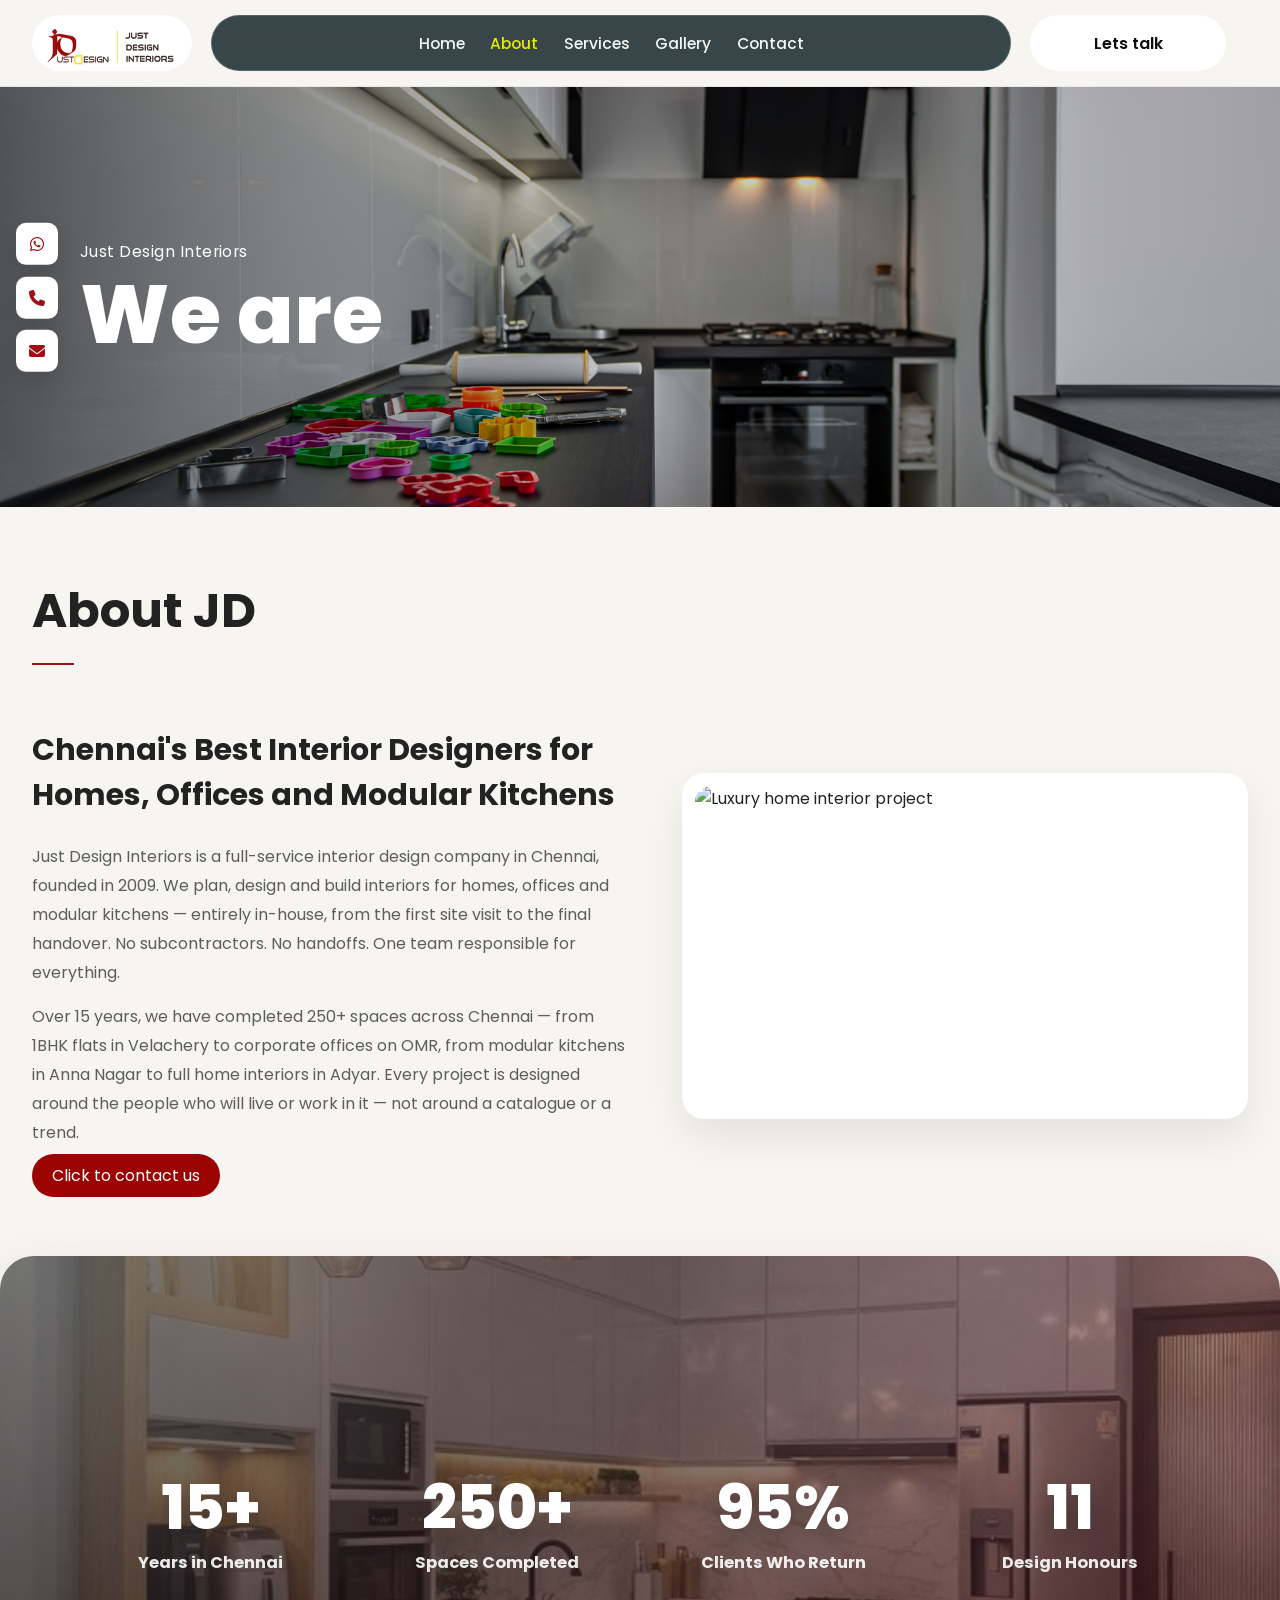
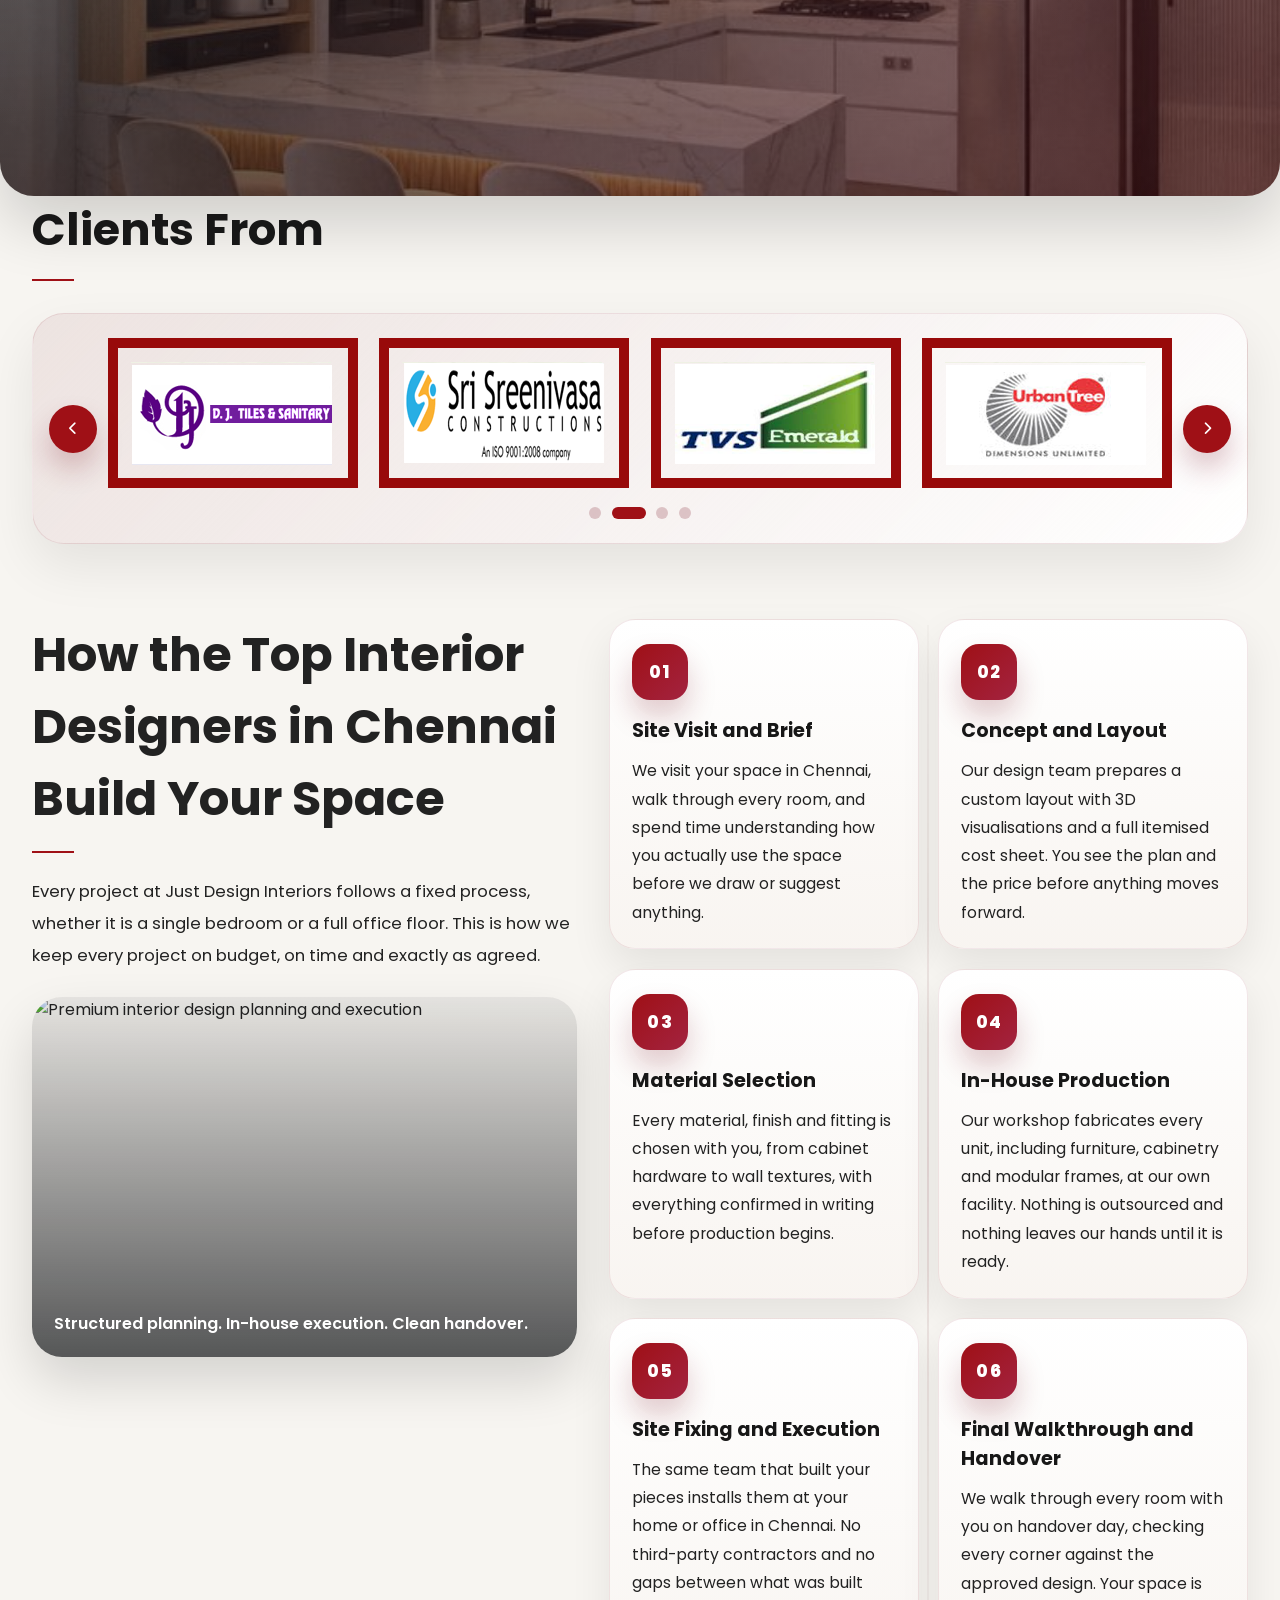
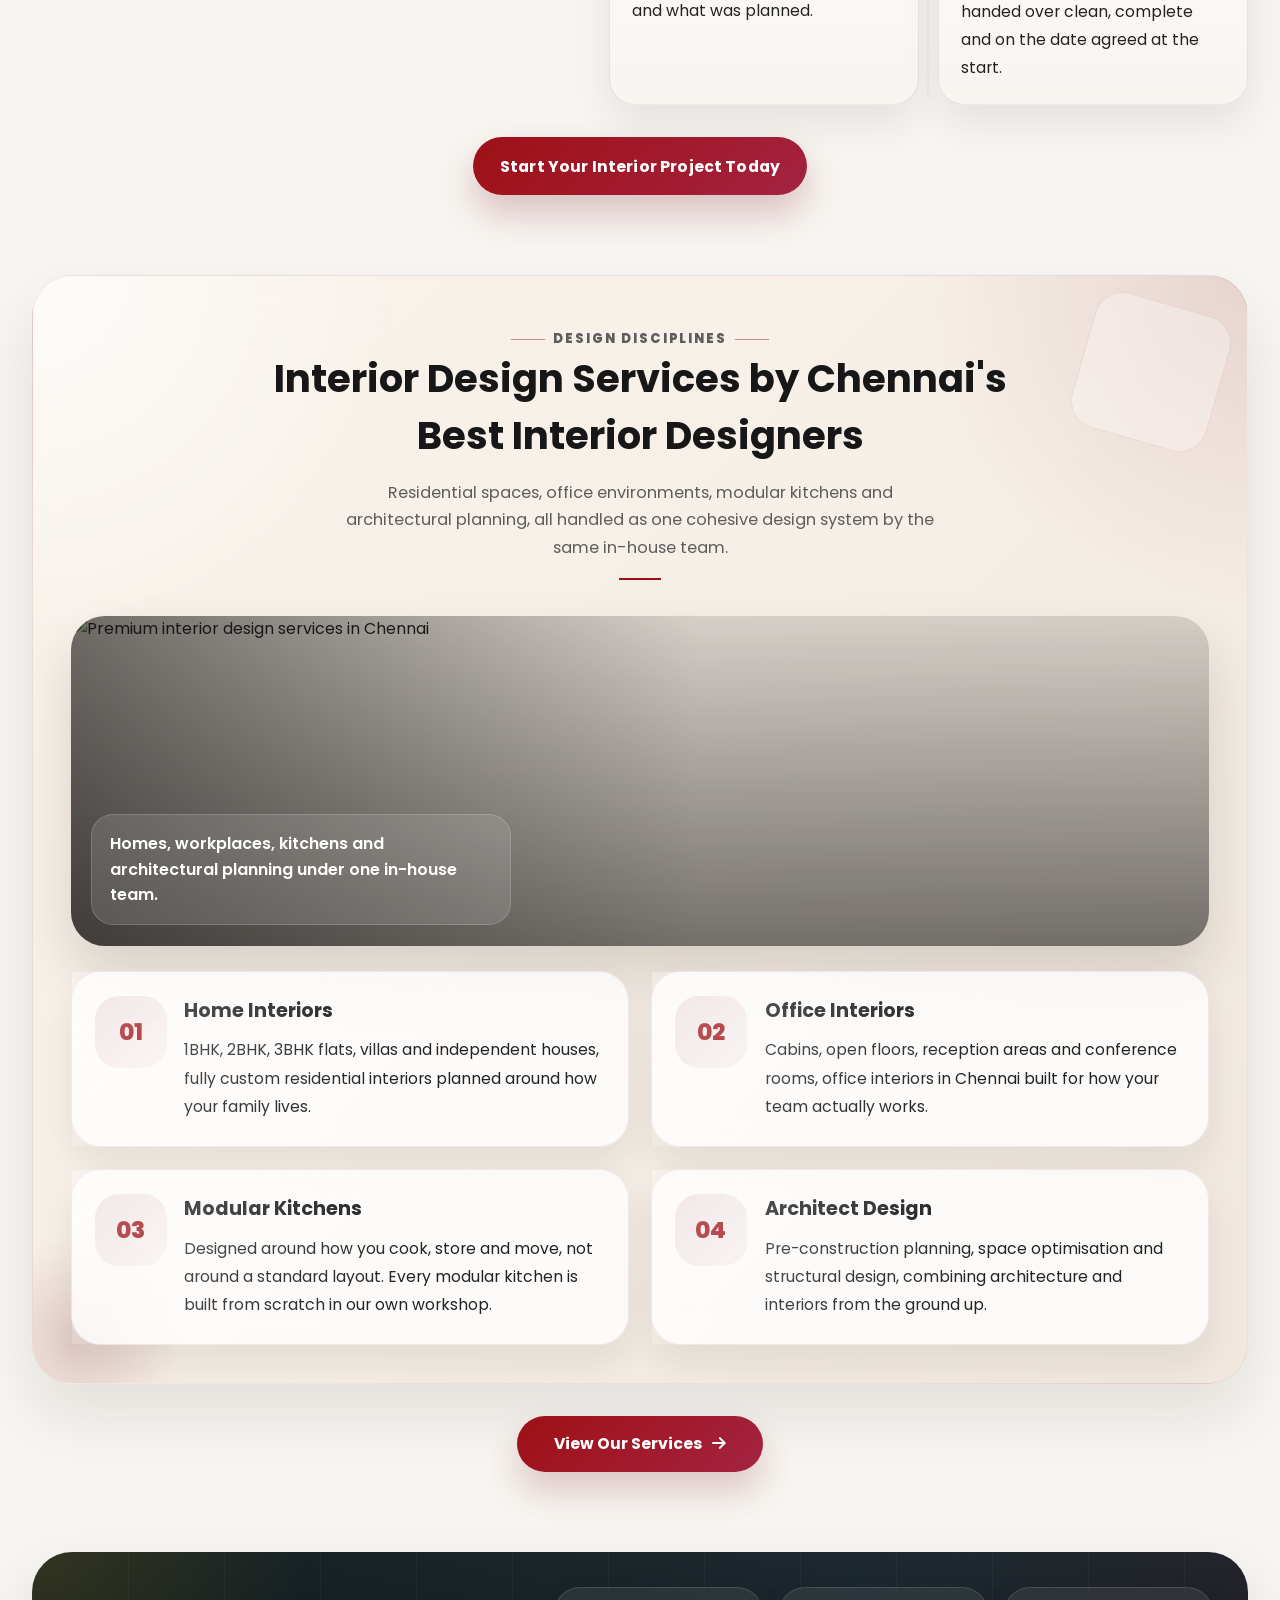
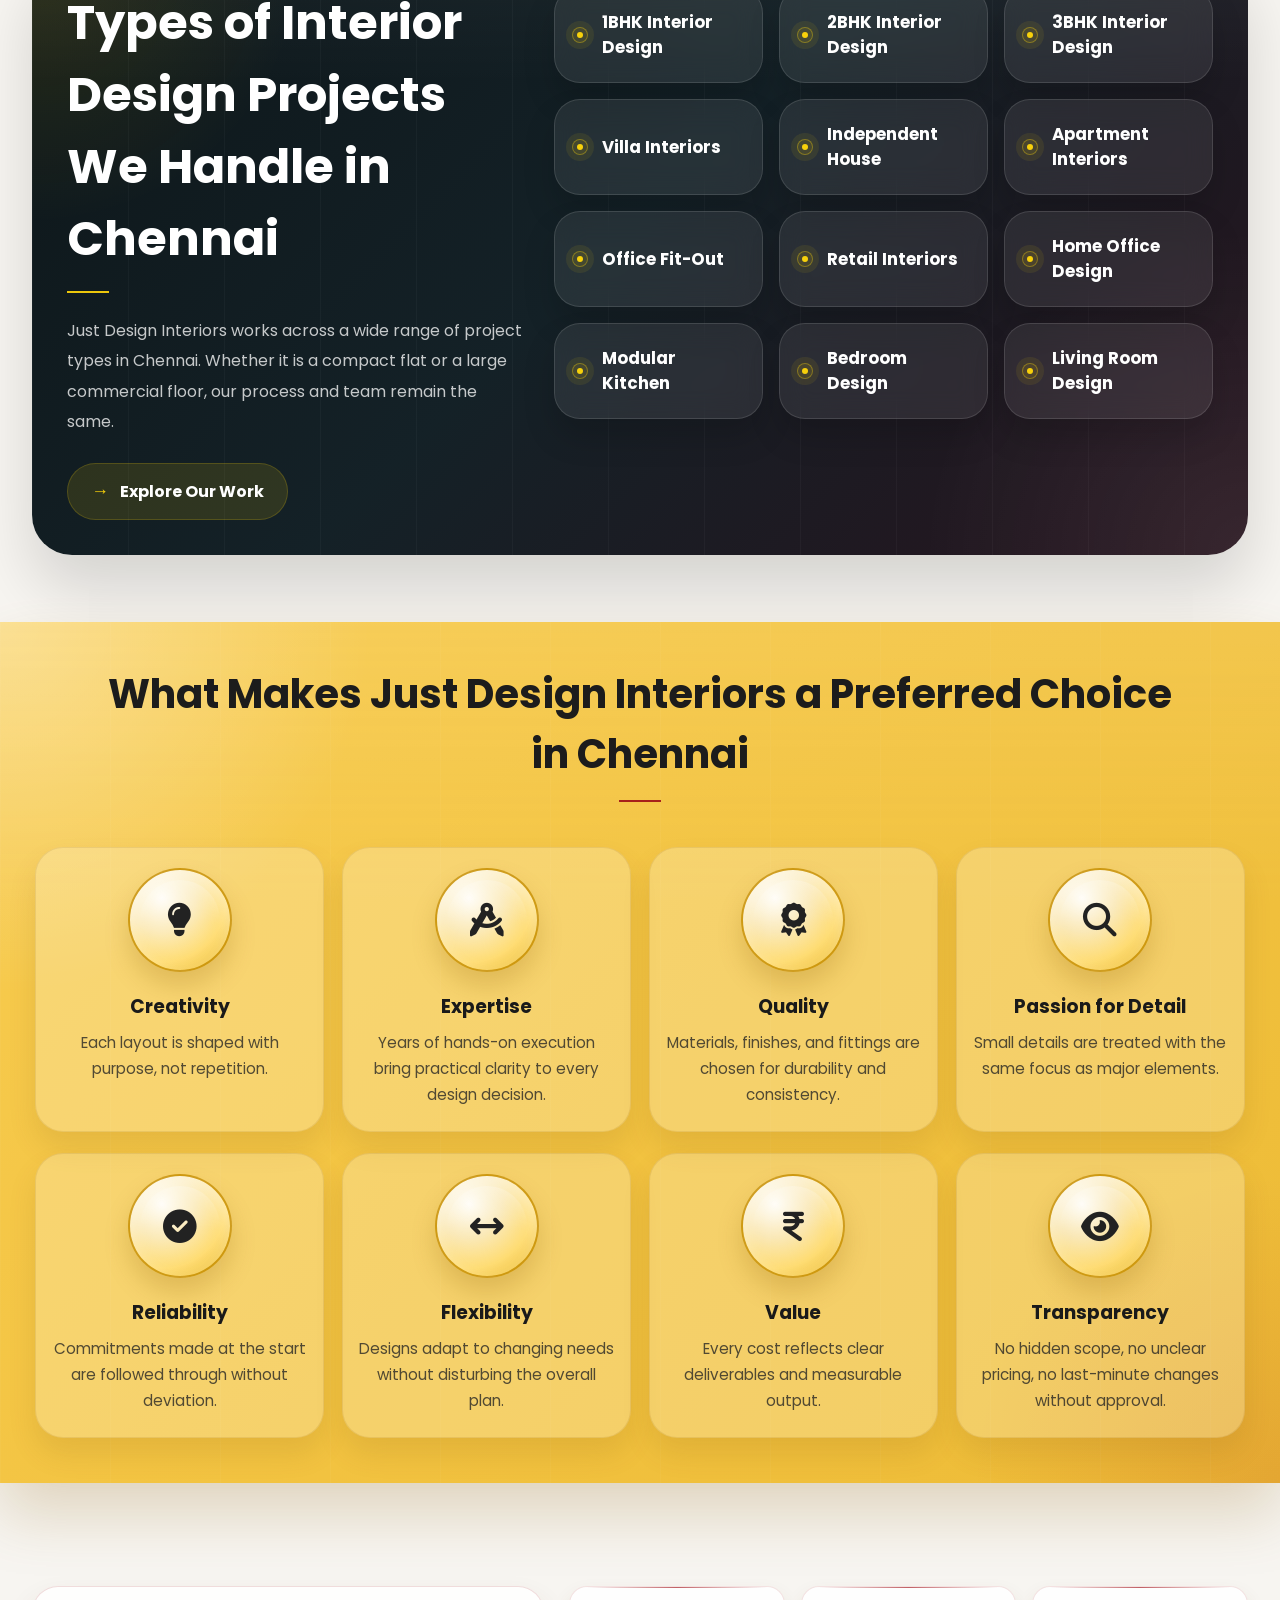
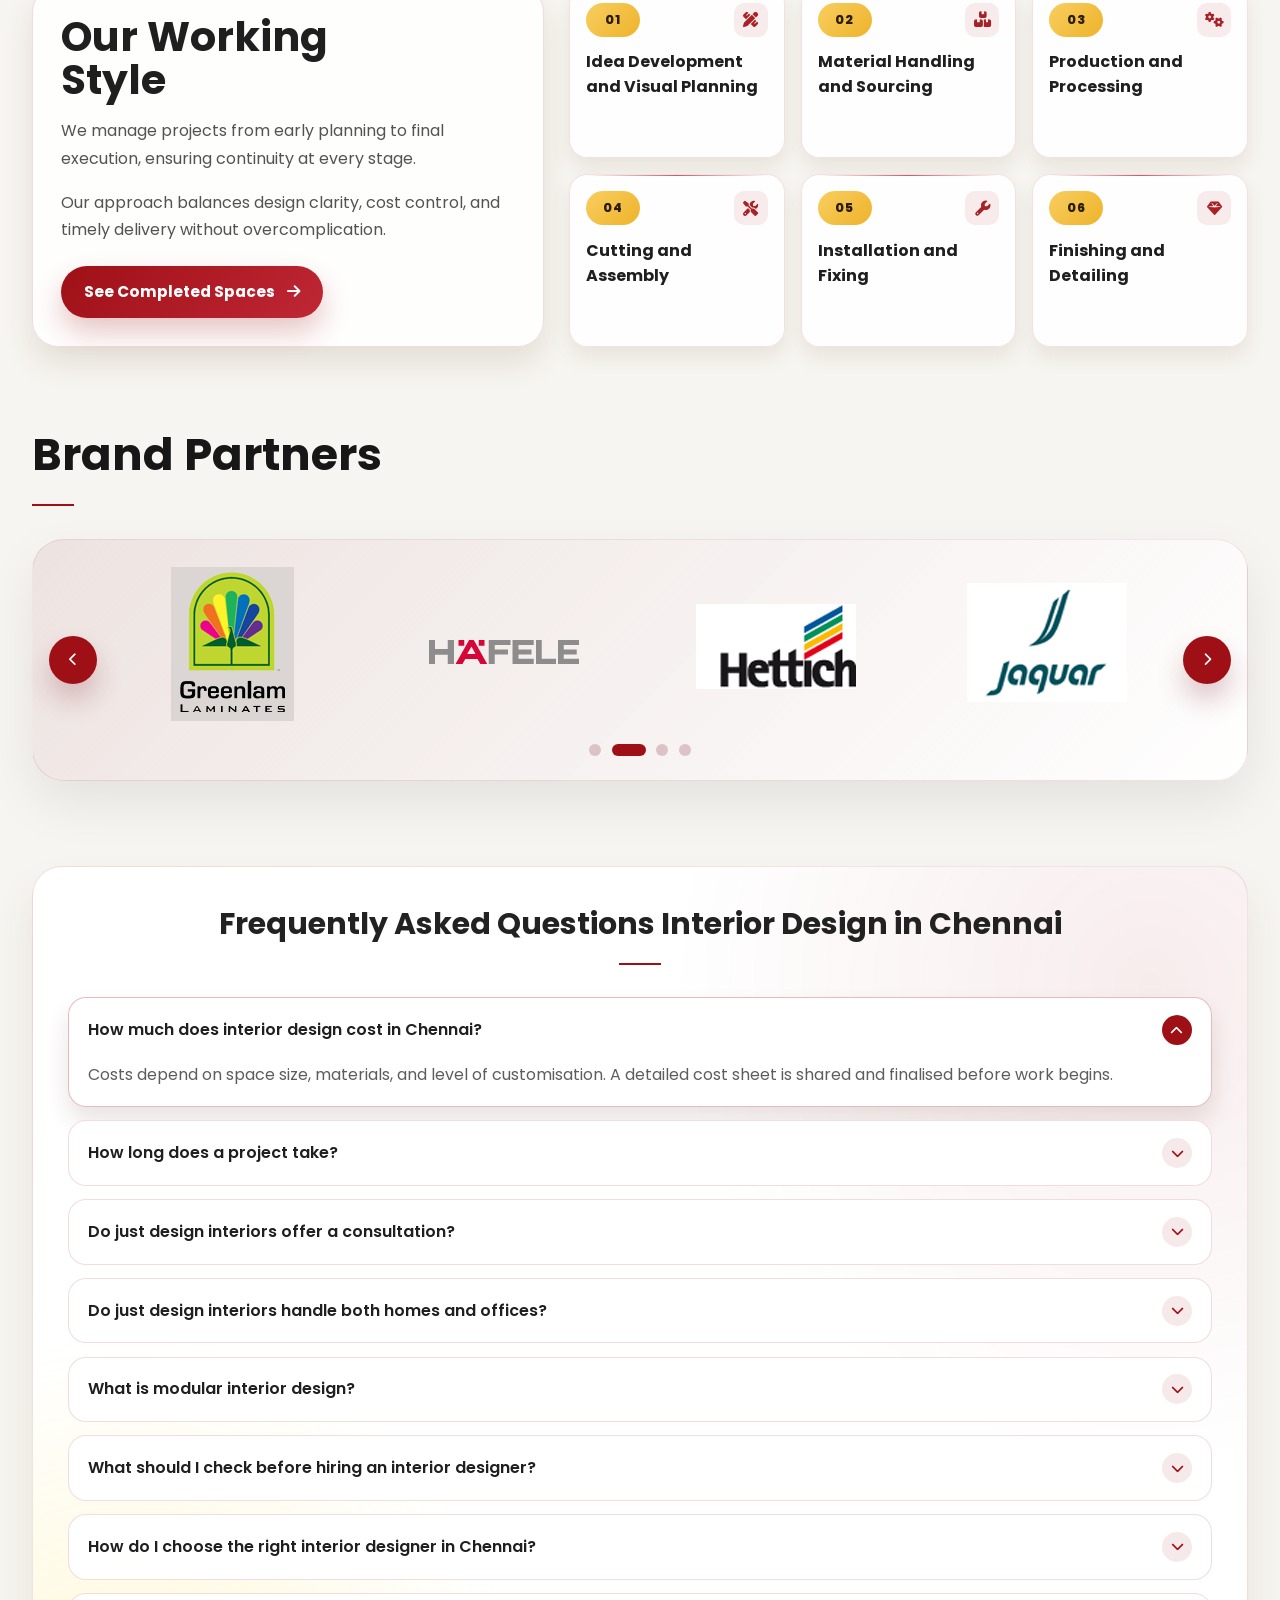
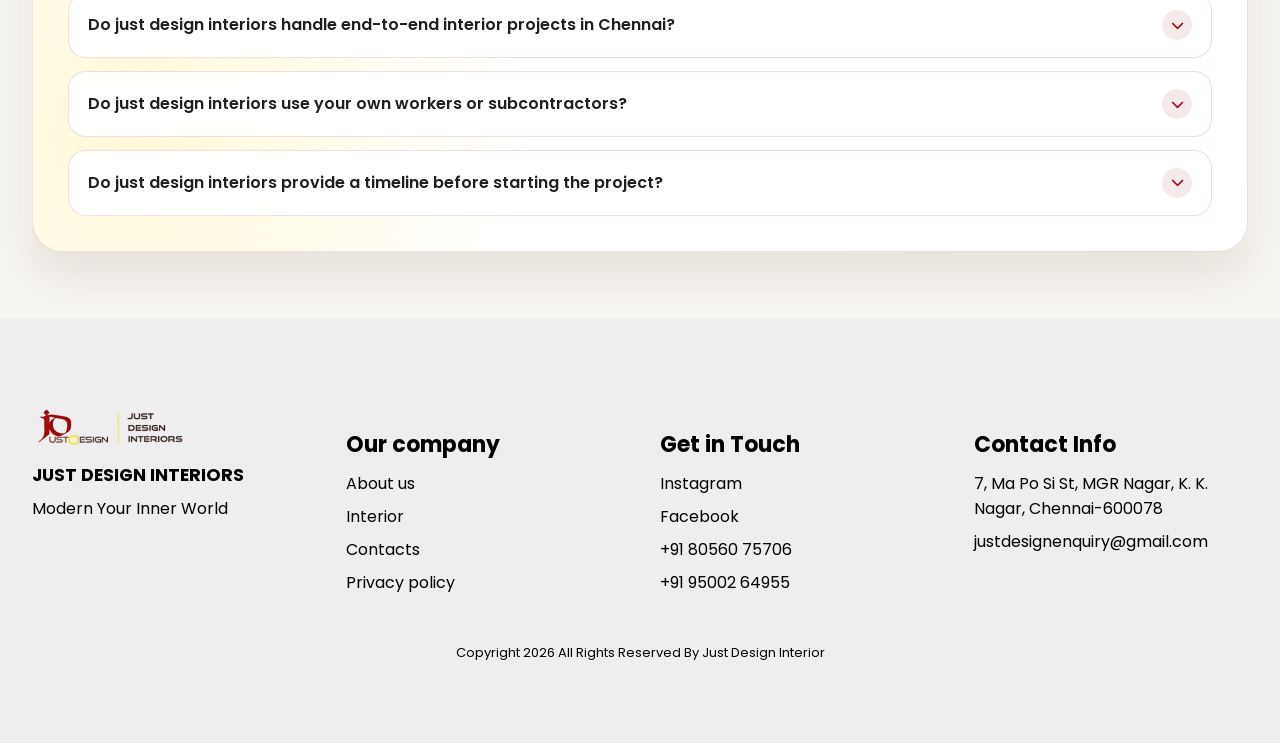
==== commit ed21e3f7: "update" ====
--- a/about.html
+++ b/about.html
@@ -25,10 +25,10 @@
 
         <nav class="main-nav" id="primaryNav" aria-label="Primary">
           <a href="index.html">Home</a>
-          <a href="index.html#interior">Interior</a>
           <a class="active" href="about.html">About</a>
+          <a href="service.html">Services</a>
+          <a href="index.html#results">Gallery</a>
           <a href="contact.html">Contact</a>
-          <a href="index.html#results">Blog</a>
         </nav>
 
         <button
@@ -459,81 +459,390 @@
           </div>
         </section>
 
-        <section class="working-style section-pad">
-          <div class="section-head centered reveal">
-            <h2>Our Working Style</h2>
-            <p>
-              We offer pre-construction services through to turnkey design and execution,
-              with a clear focus on planning, cost performance and smooth delivery.
-            </p>
+
+
+        <section class="preferred-choice-band ">
+          <div class="preferred-choice-shell">
+            <div class="section-head centered reveal">
+             
+              <h2>What Makes Just Design Interiors a Preferred Choice in Chennai</h2>
+             
+              <span></span>
+            </div>
+
+            <div class="preferred-choice-grid">
+              <article class="preferred-choice-card reveal" data-delay="40">
+                <div class="preferred-choice-icon" aria-hidden="true">
+                  <i class="fa-solid fa-lightbulb"></i>
+                </div>
+                <h3>Creativity</h3>
+                <p>Each layout is shaped with purpose, not repetition.</p>
+              </article>
+
+              <article class="preferred-choice-card reveal" data-delay="80">
+                <div class="preferred-choice-icon" aria-hidden="true">
+                  <i class="fa-solid fa-compass-drafting"></i>
+                </div>
+                <h3>Expertise</h3>
+                <p>
+                  Years of hands-on execution bring practical clarity to every design
+                  decision.
+                </p>
+              </article>
+
+              <article class="preferred-choice-card reveal" data-delay="120">
+                <div class="preferred-choice-icon" aria-hidden="true">
+                  <i class="fa-solid fa-award"></i>
+                </div>
+                <h3>Quality</h3>
+                <p>Materials, finishes, and fittings are chosen for durability and consistency.</p>
+              </article>
+
+              <article class="preferred-choice-card reveal" data-delay="160">
+                <div class="preferred-choice-icon" aria-hidden="true">
+                  <i class="fa-solid fa-magnifying-glass"></i>
+                </div>
+                <h3>Passion for Detail</h3>
+                <p>Small details are treated with the same focus as major elements.</p>
+              </article>
+
+              <article class="preferred-choice-card reveal" data-delay="200">
+                <div class="preferred-choice-icon" aria-hidden="true">
+                  <i class="fa-solid fa-circle-check"></i>
+                </div>
+                <h3>Reliability</h3>
+                <p>Commitments made at the start are followed through without deviation.</p>
+              </article>
+
+              <article class="preferred-choice-card reveal" data-delay="240">
+                <div class="preferred-choice-icon" aria-hidden="true">
+                  <i class="fa-solid fa-arrows-left-right"></i>
+                </div>
+                <h3>Flexibility</h3>
+                <p>Designs adapt to changing needs without disturbing the overall plan.</p>
+              </article>
+
+              <article class="preferred-choice-card reveal" data-delay="280">
+                <div class="preferred-choice-icon" aria-hidden="true">
+                  <i class="fa-solid fa-indian-rupee-sign"></i>
+                </div>
+                <h3>Value</h3>
+                <p>Every cost reflects clear deliverables and measurable output.</p>
+              </article>
+
+              <article class="preferred-choice-card reveal" data-delay="320">
+                <div class="preferred-choice-icon" aria-hidden="true">
+                  <i class="fa-solid fa-eye"></i>
+                </div>
+                <h3>Transparency</h3>
+                <p>
+                  No hidden scope, no unclear pricing, no last-minute changes without
+                  approval.
+                </p>
+              </article>
+            </div>
+          </div>
+        </section>
+
+
+
+
+
+  
+        <section class="working-style">
+          <div class="working-style-inner">
+            <div class="working-style-top reveal">
+              
+              <h2>Our Working Style</h2>
+              <p>
+                We manage projects from early planning to final execution, ensuring
+                continuity at every stage.
+              </p>
+              <p>
+                Our approach balances design clarity, cost control, and timely delivery
+                without overcomplication.
+              </p>
+
+              <a class="working-style-cta" href="index.html#results">
+                See Completed Spaces
+                <i class="fa-solid fa-arrow-right" aria-hidden="true"></i>
+              </a>
+            </div>
+
+            <div class="working-style-rail">
+              <article class="working-style-step reveal" data-delay="40">
+                <div class="working-style-step-head">
+                  <span class="working-style-step-no">01</span>
+                  <i class="fa-solid fa-pencil-ruler" aria-hidden="true"></i>
+                </div>
+                <h3>Idea Development and Visual Planning</h3>
+              </article>
+
+              <article class="working-style-step reveal" data-delay="80">
+                <div class="working-style-step-head">
+                  <span class="working-style-step-no">02</span>
+                  <i class="fa-solid fa-boxes-stacked" aria-hidden="true"></i>
+                </div>
+                <h3>Material Handling and Sourcing</h3>
+              </article>
+
+              <article class="working-style-step reveal" data-delay="120">
+                <div class="working-style-step-head">
+                  <span class="working-style-step-no">03</span>
+                  <i class="fa-solid fa-gears" aria-hidden="true"></i>
+                </div>
+                <h3>Production and Processing</h3>
+              </article>
+
+              <article class="working-style-step reveal" data-delay="160">
+                <div class="working-style-step-head">
+                  <span class="working-style-step-no">04</span>
+                  <i class="fa-solid fa-screwdriver-wrench" aria-hidden="true"></i>
+                </div>
+                <h3>Cutting and Assembly</h3>
+              </article>
+
+              <article class="working-style-step reveal" data-delay="200">
+                <div class="working-style-step-head">
+                  <span class="working-style-step-no">05</span>
+                  <i class="fa-solid fa-wrench" aria-hidden="true"></i>
+                </div>
+                <h3>Installation and Fixing</h3>
+              </article>
+
+              <article class="working-style-step reveal" data-delay="240">
+                <div class="working-style-step-head">
+                  <span class="working-style-step-no">06</span>
+                  <i class="fa-solid fa-gem" aria-hidden="true"></i>
+                </div>
+                <h3>Finishing and Detailing</h3>
+              </article>
+            </div>
+          </div>
+        </section>
+
+
+         <section class="showcase-band section-pad">
+          <div class="section-head reveal">
+            <h3>Brand Partners</h3>
             <span></span>
           </div>
 
-          <div class="process-grid">
-            <article class="process-card reveal" data-delay="40">
-              <img src="./img/1.jpg" alt="Idea and display concept" />
-              <div>Idea &amp; Display</div>
-            </article>
-            <article class="process-card reveal" data-delay="80">
-              <img src="./img/2.jpg" alt="Material handling process" />
-              <div>Material Handling</div>
-            </article>
-            <article class="process-card reveal" data-delay="120">
-              <img src="./img/3.jpg" alt="Processing stage" />
-              <div>Processing</div>
-            </article>
-            <article class="process-card reveal" data-delay="160">
-              <img src="./img/4.jpg" alt="Cutting and assembly work" />
-              <div>Cutting &amp; Assembly</div>
-            </article>
-            <article class="process-card reveal" data-delay="200">
-              <img src="./img/5.jpg" alt="Fixing process" />
-              <div>Fixing</div>
-            </article>
-            <article class="process-card reveal" data-delay="240">
-              <img src="./img/6.jpg" alt="Carving process" />
-              <div>Carving</div>
-            </article>
+          <div class="showcase-carousel reveal" data-delay="60">
+            <button class="showcase-arrow showcase-arrow-prev" type="button" aria-label="Previous slide" data-showcase-prev>
+              <i class="fa-solid fa-chevron-left"></i>
+            </button>
+
+            <div class="showcase-viewport">
+              <div class="showcase-track" data-showcase-track>
+                <div class="showcase-slide">
+                  <article class="showcase-card">
+                    <img src="./img/Brand-img/blu.png" alt="Interior showcase project 1" />
+                  </article>
+                  <article class="showcase-card">
+                    <img src="./img/Brand-img/car1.png" alt="Interior showcase project 2" />
+                  </article>
+                  <article class="showcase-card">
+                    <img src="./img/Brand-img/fb.png" alt="Interior showcase project 3" />
+                  </article>
+                  <article class="showcase-card">
+                    <img src="./img/Brand-img/gr.png" alt="Interior showcase project 4" />
+                  </article>
+                </div>
+
+                <div class="showcase-slide">
+                  <article class="showcase-card">
+                    <img src="./img/Brand-img/greenla.png" alt="Interior showcase project 5" />
+                  </article>
+                  <article class="showcase-card">
+                    <img src="./img/Brand-img/haff.png" alt="Interior showcase project 6" />
+                  </article>
+                  <article class="showcase-card">
+                    <img src="./img/Brand-img/hett.png" alt="Interior showcase project 7" />
+                  </article>
+                  <article class="showcase-card">
+                    <img src="./img/Brand-img/jaq.png" alt="Interior showcase project 8" />
+                  </article>
+                </div>
+
+                <div class="showcase-slide">
+                  <article class="showcase-card">
+                    <img src="./img/Brand-img/lar.png" alt="Interior showcase project 9" />
+                  </article>
+                  <article class="showcase-card">
+                    <img src="./img/Brand-img/lars.png" alt="Interior showcase project 10" />
+                  </article>
+                  <article class="showcase-card">
+                    <img src="./img/Brand-img/loox.png" alt="Interior showcase project 11" />
+                  </article>
+                  <article class="showcase-card">
+                    <img src="./img/Brand-img/nagold.png" alt="Interior showcase project 12" />
+                  </article>
+                </div>
+
+                <div class="showcase-slide">
+                  <article class="showcase-card">
+                    <img src="./img/Brand-img/saint1.png" alt="Interior showcase project 13" />
+                  </article>
+                  <article class="showcase-card">
+                    <img src="./img/Brand-img/sleek.png" alt="Interior showcase project 14" />
+                  </article>
+                 
+                </div>
+              </div>
+            </div>
+
+            <button class="showcase-arrow showcase-arrow-next" type="button" aria-label="Next slide" data-showcase-next>
+              <i class="fa-solid fa-chevron-right"></i>
+            </button>
+
+            <div class="showcase-dots" aria-label="Project slider navigation">
+              <button class="showcase-dot is-active" type="button" aria-label="Show slide 1" data-slide="0"></button>
+              <button class="showcase-dot" type="button" aria-label="Show slide 2" data-slide="1"></button>
+              <button class="showcase-dot" type="button" aria-label="Show slide 3" data-slide="2"></button>
+              <button class="showcase-dot" type="button" aria-label="Show slide 4" data-slide="3"></button>
+            </div>
           </div>
         </section>
 
-        <section class="team-band section-pad">
-          <div class="section-head reveal">
-            <h2>Our Team</h2>
-            <span></span>
-          </div>
-
-          <div class="team-grid">
-            <article class="team-item reveal" data-delay="40">
-              <img src="./img/A1.jpg" alt="Marketing team" />
-              <h3>Marketing</h3>
-            </article>
-            <article class="team-item reveal" data-delay="90">
-              <img src="./img/A2.jpg" alt="Design team" />
-              <h3>Design</h3>
-            </article>
-            <article class="team-item reveal" data-delay="140">
-              <img src="./img/A3.jpg" alt="Production team" />
-              <h3>Production</h3>
-            </article>
-            <article class="team-item reveal" data-delay="190">
-              <img src="./img/A4.jpg" alt="Execution team" />
-              <h3>Execution</h3>
-            </article>
+        <section class="faq-band section-pad">
+          <div class="faq-shell">
+            <div class="section-head centered reveal">
+              <h2>Frequently Asked Questions Interior Design in Chennai</h2>
+              <span></span>
+            </div>
+
+            <div class="faq-list">
+              <article class="faq-item reveal" data-delay="30">
+                <button class="faq-question" type="button" aria-expanded="false" aria-controls="faq-a1" id="faq-q1">
+                  <span>How much does interior design cost in Chennai?</span>
+                  <i class="fa-solid fa-chevron-down" aria-hidden="true"></i>
+                </button>
+                <div class="faq-answer" id="faq-a1" aria-labelledby="faq-q1" aria-hidden="true">
+                  <p>
+                    Costs depend on space size, materials, and level of customisation. A
+                    detailed cost sheet is shared and finalised before work begins.
+                  </p>
+                </div>
+              </article>
+
+              <article class="faq-item reveal" data-delay="60">
+                <button class="faq-question" type="button" aria-expanded="false" aria-controls="faq-a2" id="faq-q2">
+                  <span>How long does a project take?</span>
+                  <i class="fa-solid fa-chevron-down" aria-hidden="true"></i>
+                </button>
+                <div class="faq-answer" id="faq-a2" aria-labelledby="faq-q2" aria-hidden="true">
+                  <p>
+                    Most home interior projects take between 45 to 90 days. Timelines are
+                    fixed and tracked from the start.
+                  </p>
+                </div>
+              </article>
+
+              <article class="faq-item reveal" data-delay="90">
+                <button class="faq-question" type="button" aria-expanded="false" aria-controls="faq-a3" id="faq-q3">
+                  <span>Do just design interiors offer a consultation?</span>
+                  <i class="fa-solid fa-chevron-down" aria-hidden="true"></i>
+                </button>
+                <div class="faq-answer" id="faq-a3" aria-labelledby="faq-q3" aria-hidden="true">
+                  <p>
+                    Yes. A site visit and initial discussion are provided without obligation.
+                  </p>
+                </div>
+              </article>
+
+              <article class="faq-item reveal" data-delay="120">
+                <button class="faq-question" type="button" aria-expanded="false" aria-controls="faq-a4" id="faq-q4">
+                  <span>Do just design interiors handle both homes and offices?</span>
+                  <i class="fa-solid fa-chevron-down" aria-hidden="true"></i>
+                </button>
+                <div class="faq-answer" id="faq-a4" aria-labelledby="faq-q4" aria-hidden="true">
+                  <p>
+                    Yes. Residential and commercial interiors are handled by the same in-house
+                    team.
+                  </p>
+                </div>
+              </article>
+
+              <article class="faq-item reveal" data-delay="150">
+                <button class="faq-question" type="button" aria-expanded="false" aria-controls="faq-a5" id="faq-q5">
+                  <span>What is modular interior design?</span>
+                  <i class="fa-solid fa-chevron-down" aria-hidden="true"></i>
+                </button>
+                <div class="faq-answer" id="faq-a5" aria-labelledby="faq-q5" aria-hidden="true">
+                  <p>
+                    It involves factory-made units assembled on-site, ensuring better
+                    precision and faster completion.
+                  </p>
+                </div>
+              </article>
+
+              <article class="faq-item reveal" data-delay="180">
+                <button class="faq-question" type="button" aria-expanded="false" aria-controls="faq-a6" id="faq-q6">
+                  <span>What should I check before hiring an interior designer?</span>
+                  <i class="fa-solid fa-chevron-down" aria-hidden="true"></i>
+                </button>
+                <div class="faq-answer" id="faq-a6" aria-labelledby="faq-q6" aria-hidden="true">
+                  <p>
+                    Check completed projects, clarity in pricing, execution process, and
+                    whether the team handles work directly.
+                  </p>
+                </div>
+              </article>
+
+              <article class="faq-item reveal" data-delay="210">
+                <button class="faq-question" type="button" aria-expanded="false" aria-controls="faq-a7" id="faq-q7">
+                  <span>How do I choose the right interior designer in Chennai?</span>
+                  <i class="fa-solid fa-chevron-down" aria-hidden="true"></i>
+                </button>
+                <div class="faq-answer" id="faq-a7" aria-labelledby="faq-q7" aria-hidden="true">
+                  <p>
+                    Choose based on past work, transparency in process, and ability to deliver
+                    within timeline and budget.
+                  </p>
+                </div>
+              </article>
+
+              <article class="faq-item reveal" data-delay="240">
+                <button class="faq-question" type="button" aria-expanded="false" aria-controls="faq-a8" id="faq-q8">
+                  <span>Do just design interiors handle end-to-end interior projects in Chennai?</span>
+                  <i class="fa-solid fa-chevron-down" aria-hidden="true"></i>
+                </button>
+                <div class="faq-answer" id="faq-a8" aria-labelledby="faq-q8" aria-hidden="true">
+                  <p>
+                    Yes. We manage design, production, and installation through one in-house
+                    team.
+                  </p>
+                </div>
+              </article>
+
+              <article class="faq-item reveal" data-delay="270">
+                <button class="faq-question" type="button" aria-expanded="false" aria-controls="faq-a9" id="faq-q9">
+                  <span>Do just design interiors use your own workers or subcontractors?</span>
+                  <i class="fa-solid fa-chevron-down" aria-hidden="true"></i>
+                </button>
+                <div class="faq-answer" id="faq-a9" aria-labelledby="faq-q9" aria-hidden="true">
+                  <p>
+                    All work is handled by our in-house team. No subcontractors are involved.
+                  </p>
+                </div>
+              </article>
+
+              <article class="faq-item reveal" data-delay="300">
+                <button class="faq-question" type="button" aria-expanded="false" aria-controls="faq-a10" id="faq-q10">
+                  <span>Do just design interiors provide a timeline before starting the project?</span>
+                  <i class="fa-solid fa-chevron-down" aria-hidden="true"></i>
+                </button>
+                <div class="faq-answer" id="faq-a10" aria-labelledby="faq-q10" aria-hidden="true">
+                  <p>
+                    Yes. A fixed timeline is shared and agreed upon before work begins.
+                  </p>
+                </div>
+              </article>
+            </div>
           </div>
         </section>
 
-        <section class="consult-strip reveal">
-          <div class="consult-card">
-            <h2>Book a free design Consultation</h2>
-            <p>Interested to work with us?</p>
-            <p>
-              Years of experience have allowed us to understand the importance of building
-              a strong working relationship with our clients.
-            </p>
-            <a href="contact.html">Click to contact us</a>
-          </div>
-        </section>
       </main>
 
       <footer class="footer">
@@ -595,30 +904,35 @@
 
       const revealItems = document.querySelectorAll(".reveal");
       const countNumbers = document.querySelectorAll(".count-number");
-      const showcaseTrack = document.querySelector("[data-showcase-track]");
-      const showcaseSlides = document.querySelectorAll(".showcase-slide");
-      const showcaseDots = document.querySelectorAll(".showcase-dot");
-      const showcasePrev = document.querySelector("[data-showcase-prev]");
-      const showcaseNext = document.querySelector("[data-showcase-next]");
+      const showcaseCarousels = document.querySelectorAll(".showcase-carousel");
+      const faqItems = Array.from(document.querySelectorAll(".faq-item"));
       const reduceMotion = window.matchMedia("(prefers-reduced-motion: reduce)").matches;
 
-      const setShowcaseSlide = (index) => {
-        if (!showcaseTrack || !showcaseSlides.length) return;
-        showcaseTrack.style.transform = `translateX(-${index * 100}%)`;
-        showcaseSlides.forEach((slide, slideIndex) => {
-          slide.setAttribute("aria-hidden", slideIndex === index ? "false" : "true");
-        });
-        showcaseDots.forEach((dot, dotIndex) => {
-          dot.classList.toggle("is-active", dotIndex === index);
-        });
-      };
-
-      if (showcaseTrack && showcaseDots.length) {
+      showcaseCarousels.forEach((carousel) => {
+        const showcaseTrack = carousel.querySelector("[data-showcase-track]");
+        const showcaseSlides = Array.from(carousel.querySelectorAll(".showcase-slide"));
+        const showcaseDots = Array.from(carousel.querySelectorAll(".showcase-dot"));
+        const showcasePrev = carousel.querySelector("[data-showcase-prev]");
+        const showcaseNext = carousel.querySelector("[data-showcase-next]");
+
+        if (!showcaseTrack || !showcaseSlides.length || !showcaseDots.length) return;
+
         let currentSlide = 0;
         let sliderTimer = null;
+        const slideCount = showcaseSlides.length;
+
+        const setShowcaseSlide = (index) => {
+          showcaseTrack.style.transform = `translateX(-${index * 100}%)`;
+          showcaseSlides.forEach((slide, slideIndex) => {
+            slide.setAttribute("aria-hidden", slideIndex === index ? "false" : "true");
+          });
+          showcaseDots.forEach((dot, dotIndex) => {
+            dot.classList.toggle("is-active", dotIndex === index);
+          });
+        };
 
         const goToSlide = (index) => {
-          currentSlide = (index + showcaseDots.length) % showcaseDots.length;
+          currentSlide = (index + slideCount) % slideCount;
           setShowcaseSlide(currentSlide);
         };
 
@@ -661,12 +975,64 @@
           });
         }
 
-        showcaseTrack.addEventListener("mouseenter", stopSlider);
-        showcaseTrack.addEventListener("mouseleave", startSlider);
-        showcaseTrack.addEventListener("focusin", stopSlider);
-        showcaseTrack.addEventListener("focusout", startSlider);
+        carousel.addEventListener("mouseenter", stopSlider);
+        carousel.addEventListener("mouseleave", startSlider);
+        carousel.addEventListener("focusin", stopSlider);
+        carousel.addEventListener("focusout", startSlider);
 
         startSlider();
+      });
+
+      const closeFaqItem = (item) => {
+        const button = item.querySelector(".faq-question");
+        const answer = item.querySelector(".faq-answer");
+        if (!button || !answer) return;
+        item.classList.remove("is-open");
+        button.setAttribute("aria-expanded", "false");
+        answer.setAttribute("aria-hidden", "true");
+        answer.style.maxHeight = "0px";
+      };
+
+      const openFaqItem = (item) => {
+        const button = item.querySelector(".faq-question");
+        const answer = item.querySelector(".faq-answer");
+        if (!button || !answer) return;
+        item.classList.add("is-open");
+        button.setAttribute("aria-expanded", "true");
+        answer.setAttribute("aria-hidden", "false");
+        answer.style.maxHeight = `${answer.scrollHeight}px`;
+      };
+
+      if (faqItems.length) {
+        faqItems.forEach((item) => closeFaqItem(item));
+        openFaqItem(faqItems[0]);
+
+        faqItems.forEach((item) => {
+          const button = item.querySelector(".faq-question");
+          if (!button) return;
+
+          button.addEventListener("click", () => {
+            const isOpen = item.classList.contains("is-open");
+
+            faqItems.forEach((otherItem) => {
+              if (otherItem !== item) closeFaqItem(otherItem);
+            });
+
+            if (isOpen) {
+              closeFaqItem(item);
+            } else {
+              openFaqItem(item);
+            }
+          });
+        });
+
+        window.addEventListener("resize", () => {
+          faqItems.forEach((item) => {
+            if (!item.classList.contains("is-open")) return;
+            const answer = item.querySelector(".faq-answer");
+            if (answer) answer.style.maxHeight = `${answer.scrollHeight}px`;
+          });
+        });
       }
 
       if (reduceMotion) {
--- a/about.css
+++ b/about.css
@@ -8,6 +8,9 @@
   --about-line: rgba(159, 16, 22, 0.4);
   --yellow: #e7eb00;
   --pill-dark: rgba(14, 32, 36, 0.82);
+  --content-max: 1400px;
+  --page-gutter: clamp(16px, 2.5vw, 32px);
+  --section-inline: max(var(--page-gutter), calc((100vw - var(--content-max)) / 2 + var(--page-gutter)));
 }
 
 *,
@@ -49,7 +52,7 @@
   display: flex;
   align-items: center;
   gap: 1.2rem;
-  padding: 0.95rem 2rem;
+  padding: 0.95rem var(--section-inline);
   background: rgba(247, 245, 241, 0.94);
   backdrop-filter: blur(16px);
   border-bottom: 1px solid rgba(0, 0, 0, 0.06);
@@ -225,7 +228,7 @@
   min-height: 420px;
   display: flex;
   align-items: center;
-  padding: 3rem 2rem;
+  padding: 3rem var(--section-inline);
   background:
     linear-gradient(90deg, rgba(0, 0, 0, 0.62) 0%, rgba(0, 0, 0, 0.2) 52%, rgba(0, 0, 0, 0.34) 100%),
     url("./img/7.jpg") center center / cover no-repeat;
@@ -275,7 +278,13 @@
 }
 
 .section-pad {
-  padding: 4.2rem 2rem;
+  padding: 4.2rem var(--section-inline);
+}
+
+.section-pad > * {
+  width: 100%;
+  max-width: var(--content-max);
+  margin-inline: auto;
 }
 
 .section-head {
@@ -354,7 +363,7 @@
   justify-content: center;
   min-height: 60vh;
   padding: 4rem 1.5rem;
-  margin: 0 1.4rem;
+  margin: 0;
   border-radius: 34px;
   overflow: hidden;
   background:
@@ -771,8 +780,8 @@
 
 .services-head h2 {
   color: var(--about-dark);
-  max-width: 14ch;
-  font-size: clamp(2rem, 4vw, 3.2rem);
+  max-width: 30ch;
+  font-size: clamp(1rem, 3vw, 3rem);
   margin-inline: auto;
 }
 
@@ -969,6 +978,36 @@
   }
 }
 
+@keyframes working-aurora-shift {
+  0% {
+    transform: translate3d(-3%, -2%, 0) scale(1);
+    opacity: 0.42;
+  }
+  100% {
+    transform: translate3d(3%, 2%, 0) scale(1.08);
+    opacity: 0.7;
+  }
+}
+
+@keyframes working-orb-float {
+  0% {
+    transform: translate3d(0, 0, 0);
+  }
+  100% {
+    transform: translate3d(16px, -14px, 0);
+  }
+}
+
+@keyframes working-chip-pulse {
+  0%,
+  100% {
+    box-shadow: 0 8px 16px rgba(159, 16, 22, 0.16);
+  }
+  50% {
+    box-shadow: 0 12px 22px rgba(159, 16, 22, 0.26);
+  }
+}
+
 .project-types-band {
   padding-top: 0.8rem;
 }
@@ -1016,7 +1055,7 @@
 
 .project-types-intro .section-head h2 {
   color: #ffffff;
-  max-width: 12ch;
+  max-width: 19ch;
 }
 
 .project-types-intro .section-head span {
@@ -1154,37 +1193,427 @@
   font-size: 1.1rem;
 }
 
-.process-grid {
+.preferred-choice-band {
+  padding-top: 0;
+}
+
+.preferred-choice-shell {
+  position: relative;
+  padding: 2.6rem 2.2rem 2.8rem;
+
+  overflow: hidden;
+  background:
+    radial-gradient(circle at top left, rgba(255, 255, 255, 0.34), transparent 24%),
+    radial-gradient(circle at bottom right, rgba(159, 16, 22, 0.12), transparent 20%),
+    linear-gradient(135deg, #f8cc50 0%, #f3c442 46%, #edbb36 100%);
+  box-shadow: 0 30px 58px rgba(143, 95, 9, 0.22);
+}
+
+.preferred-choice-shell::before {
+  content: "";
+  position: absolute;
+  inset: 0;
+  background:
+    linear-gradient(180deg, rgba(255, 255, 255, 0.16), transparent 34%),
+    repeating-linear-gradient(
+      90deg,
+      rgba(255, 255, 255, 0.08) 0,
+      rgba(255, 255, 255, 0.08) 1px,
+      transparent 1px,
+      transparent 110px
+    );
+  opacity: 0.45;
+  pointer-events: none;
+}
+
+.preferred-choice-shell > * {
+  position: relative;
+  z-index: 1;
+}
+
+.preferred-choice-kicker {
+  margin: 0 0 0.7rem;
+  font-size: 0.92rem;
+  font-weight: 700;
+  letter-spacing: 0.14em;
+  text-transform: uppercase;
+  color: rgba(23, 23, 23, 0.68);
+}
+
+.preferred-choice-shell .section-head {
+  margin-bottom: 2.4rem;
+  
+}
+
+.preferred-choice-shell .section-head h2 {
+  max-width: 40ch;
+  margin-inline: auto;
+  color: #1c1c1c;
+  font-size: 40px;
+}
+
+.preferred-choice-shell .section-head p {
+  max-width: 62ch;
+  color: rgba(34, 34, 34, 0.76);
+}
+
+.preferred-choice-shell .section-head span {
+  background: rgba(159, 16, 22, 0.9);
+}
+
+.preferred-choice-grid {
+  display: grid;
+  grid-template-columns: repeat(4, minmax(0, 1fr));
+  gap: 1.35rem 1.1rem;
+}
+
+.preferred-choice-card {
+  position: relative;
+  text-align: center;
+  padding: 1.25rem 1rem 1.4rem;
+  border-radius: 28px;
+  background: rgba(255, 248, 219, 0.28);
+  border: 1px solid rgba(133, 84, 4, 0.12);
+  box-shadow: 0 16px 28px rgba(114, 77, 13, 0.12);
+  transition:
+    transform 260ms ease,
+    box-shadow 260ms ease,
+    background-color 260ms ease;
+}
+
+.preferred-choice-card:nth-child(odd) .preferred-choice-icon {
+  animation-delay: 0.2s;
+}
+
+.preferred-choice-card:nth-child(3n) .preferred-choice-icon {
+  animation-delay: 0.45s;
+}
+
+.preferred-choice-card:hover {
+  transform: translateY(-8px);
+  background: rgba(255, 249, 226, 0.48);
+  box-shadow: 0 24px 34px rgba(114, 77, 13, 0.18);
+}
+
+.preferred-choice-icon {
+  position: relative;
+  width: 104px;
+  height: 104px;
+  margin: 0 auto 1.25rem;
+  border-radius: 50%;
+  display: grid;
+  place-items: center;
+  background:
+    radial-gradient(circle at 32% 28%, rgba(255, 255, 255, 0.95), rgba(255, 255, 255, 0.52) 34%, rgba(255, 221, 116, 0.9) 65%, rgba(226, 172, 16, 0.98) 100%);
+  border: 2px solid rgba(199, 144, 6, 0.85);
+  box-shadow:
+    inset 0 8px 18px rgba(255, 255, 255, 0.52),
+    0 14px 24px rgba(143, 95, 9, 0.22);
+  animation: float-soft 5.8s ease-in-out infinite;
+}
+
+.preferred-choice-icon::after {
+  content: "";
+  position: absolute;
+  inset: 10px;
+  border-radius: 50%;
+  background: linear-gradient(180deg, rgba(255, 255, 255, 0.22), transparent 54%);
+  pointer-events: none;
+}
+
+.preferred-choice-icon i {
+  position: relative;
+  z-index: 1;
+  font-size: 2.1rem;
+  color: #222222;
+}
+
+.preferred-choice-card h3 {
+  margin: 0 0 0.55rem;
+  font-size: 1.18rem;
+  color: #1a1a1a;
+}
+
+.preferred-choice-card p {
+  margin: 0;
+  color: rgba(34, 34, 34, 0.78);
+  line-height: 1.72;
+  font-size: 0.95rem;
+}
+
+.working-style {
+  position: relative;
+  isolation: isolate;
+  margin-top: 1.8rem;
+  padding: clamp(3rem, 5.8vw, 4.9rem) var(--section-inline);
+  overflow: visible;
+  background: transparent;
+}
+
+.working-style::before {
+  content: none;
+}
+
+.working-style::after {
+  content: none;
+}
+
+.working-style-inner {
+  position: relative;
+  z-index: 1;
+  width: min(var(--content-max), 100%);
+  margin: 0 auto;
+  display: grid;
+  grid-template-columns: minmax(280px, 0.86fr) minmax(0, 1.14fr);
+  gap: 1.6rem;
+  align-items: stretch;
+}
+
+.working-style-top {
+  position: relative;
+  display: flex;
+  flex-direction: column;
+  gap: 1rem;
+  padding: clamp(1.35rem, 2.2vw, 2rem);
+  border-radius: 26px;
+  border: 1px solid rgba(159, 16, 22, 0.14);
+  background: rgba(255, 255, 255, 0.84);
+  box-shadow: 0 16px 30px rgba(90, 68, 26, 0.12);
+}
+
+.working-style-kicker {
+  margin: 0;
+  color: rgba(159, 16, 22, 0.9);
+  font-size: 0.78rem;
+  letter-spacing: 0.16em;
+  text-transform: uppercase;
+  font-weight: 700;
+}
+
+.working-style-top h2 {
+  margin: 0;
+  font-size: clamp(2rem, 3.2vw, 2.95rem);
+  line-height: 1.05;
+  color: #1f1f1f;
+  max-width: 12ch;
+}
+
+.working-style-top p {
+  margin: 0;
+  max-width: 47ch;
+  color: rgba(34, 34, 34, 0.78);
+  line-height: 1.74;
+}
+
+.working-style-cta {
+  display: inline-flex;
+  align-items: center;
+  justify-content: center;
+  gap: 0.7rem;
+  width: fit-content;
+  margin-top: 0.35rem;
+  min-height: 52px;
+  padding: 0.86rem 1.45rem;
+  border-radius: 999px;
+  background: linear-gradient(135deg, #9f1016, #bf2735);
+  color: #ffffff;
+  font-size: 0.96rem;
+  font-weight: 700;
+  box-shadow: 0 14px 28px rgba(159, 16, 22, 0.24);
+  transition:
+    transform 220ms ease,
+    box-shadow 220ms ease;
+}
+
+.working-style-cta i {
+  transition: transform 220ms ease;
+}
+
+.working-style-rail {
   display: grid;
   grid-template-columns: repeat(3, minmax(0, 1fr));
-  gap: 1.2rem;
-}
-
-.process-card {
-  position: relative;
+  gap: 1rem;
+}
+
+.working-style-step {
+  position: relative;
+  min-height: 168px;
+  padding: 1rem 1rem 1.1rem;
+  border-radius: 18px;
+  border: 1px solid rgba(159, 16, 22, 0.12);
+  background: rgba(255, 255, 255, 0.88);
+  box-shadow: 0 10px 20px rgba(102, 78, 30, 0.1);
+  display: flex;
+  flex-direction: column;
+  gap: 0.85rem;
+  transition:
+    transform 240ms ease,
+    box-shadow 240ms ease,
+    border-color 240ms ease;
+}
+
+.working-style-step::before {
+  content: "";
+  position: absolute;
+  left: 1rem;
+  right: 1rem;
+  top: 0;
+  height: 1px;
+  background: linear-gradient(90deg, transparent, rgba(159, 16, 22, 0.66), transparent);
+}
+
+.working-style-step-head {
+  display: flex;
+  align-items: center;
+  justify-content: space-between;
+  gap: 0.75rem;
+}
+
+.working-style-step-head i {
+  width: 34px;
+  height: 34px;
+  border-radius: 10px;
+  display: grid;
+  place-items: center;
+  color: rgba(159, 16, 22, 0.92);
+  background: rgba(159, 16, 22, 0.08);
+  font-size: 0.95rem;
+}
+
+.working-style-step-no {
+  display: inline-flex;
+  align-items: center;
+  justify-content: center;
+  min-width: 54px;
+  height: 34px;
+  padding: 0 0.5rem;
+  border-radius: 999px;
+  background: linear-gradient(135deg, #f8ce60, #eeb32a);
+  color: #2a1d00;
+  font-size: 0.78rem;
+  font-weight: 800;
+  letter-spacing: 0.09em;
+  animation: working-chip-pulse 5s ease-in-out infinite;
+}
+
+.working-style-step h3 {
+  margin: 0;
+  font-size: 1rem;
+  line-height: 1.55;
+  color: #1f1f1f;
+  max-width: 27ch;
+}
+
+.faq-band {
+  padding-top: 1.1rem;
+}
+
+.faq-shell {
+  width: 100%;
+  max-width: var(--content-max);
+  margin: 0 auto;
+  padding: 2.2rem;
+  border-radius: 30px;
+  border: 1px solid rgba(159, 16, 22, 0.12);
+  background:
+    radial-gradient(circle at 92% 12%, rgba(159, 16, 22, 0.08), transparent 34%),
+    radial-gradient(circle at 8% 88%, rgba(255, 214, 10, 0.16), transparent 28%),
+    #ffffff;
+  box-shadow: 0 24px 40px rgba(91, 68, 28, 0.1);
+}
+
+.faq-shell .section-head {
+  margin-bottom: 1.55rem;
+}
+
+.faq-shell .section-head h2 {
+  max-width: 50ch;
+  margin-inline: auto;
+  font-size: 30px;
+}
+
+.faq-list {
+  display: grid;
+  gap: 0.82rem;
+}
+
+.faq-item {
+  border-radius: 18px;
+  border: 1px solid rgba(159, 16, 22, 0.14);
+  background: rgba(255, 255, 255, 0.96);
   overflow: hidden;
-  border-radius: 18px;
-  min-height: 180px;
-  box-shadow: 0 12px 28px rgba(0, 0, 0, 0.08);
-}
-
-.process-card img {
+  transition:
+    border-color 240ms ease,
+    box-shadow 240ms ease,
+    transform 240ms ease;
+}
+
+.faq-question {
   width: 100%;
-  height: 100%;
-  min-height: 180px;
-  object-fit: cover;
-  transition: transform 700ms ease;
-}
-
-.process-card div {
-  position: absolute;
-  inset: auto 0 0 0;
-  padding: 0.9rem 1rem;
-  background: linear-gradient(180deg, transparent 0%, rgba(0, 0, 0, 0.78) 100%);
+  border: 0;
+  background: transparent;
+  display: flex;
+  align-items: center;
+  justify-content: space-between;
+  gap: 1rem;
+  text-align: left;
+  padding: 1.05rem 1.15rem;
+  color: #1f1f1f;
+  font: inherit;
+  font-weight: 600;
+  line-height: 1.5;
+  cursor: pointer;
+}
+
+.faq-question span {
+  flex: 1;
+}
+
+.faq-question i {
+  flex-shrink: 0;
+  width: 30px;
+  height: 30px;
+  border-radius: 999px;
+  display: grid;
+  place-items: center;
+  font-size: 0.82rem;
+  color: var(--about-accent);
+  background: rgba(159, 16, 22, 0.09);
+  transition:
+    transform 260ms ease,
+    background-color 260ms ease,
+    color 260ms ease;
+}
+
+.faq-answer {
+  max-height: 0;
+  overflow: hidden;
+  opacity: 0;
+  transition:
+    max-height 390ms cubic-bezier(0.32, 0.72, 0, 1),
+    opacity 240ms ease;
+}
+
+.faq-answer p {
+  margin: 0;
+  padding: 0 1.15rem 1.08rem;
+  color: var(--about-soft);
+  line-height: 1.76;
+}
+
+.faq-item.is-open {
+  border-color: rgba(159, 16, 22, 0.28);
+  box-shadow: 0 14px 24px rgba(86, 22, 28, 0.12);
+}
+
+.faq-item.is-open .faq-question i {
+  transform: rotate(180deg);
+  background: var(--about-accent);
   color: #ffffff;
-  font-size: 1.1rem;
-  font-weight: 700;
-  text-align: center;
+}
+
+.faq-item.is-open .faq-answer {
+  opacity: 1;
 }
 
 .team-grid {
@@ -1214,7 +1643,7 @@
 }
 
 .consult-strip {
-  padding: 4rem 2rem;
+  padding: 4rem var(--section-inline);
   background:
     linear-gradient(180deg, rgba(255, 255, 255, 0.78), rgba(255, 255, 255, 0.9)),
     linear-gradient(90deg, rgba(0, 0, 0, 0.03) 20%, transparent 20% 40%, rgba(0, 0, 0, 0.03) 40% 60%, transparent 60% 80%, rgba(0, 0, 0, 0.03) 80%);
@@ -1253,7 +1682,7 @@
 
 .footer {
   background: #eee;
-  padding: 80px;
+  padding: 80px var(--section-inline);
   color: #000;
 }
 
@@ -1261,6 +1690,9 @@
   display: grid;
   grid-template-columns: repeat(4, minmax(0, 1fr));
   gap: 40px;
+  width: 100%;
+  max-width: var(--content-max);
+  margin: 0 auto;
 }
 
 .footer .f-col img {
@@ -1292,6 +1724,10 @@
   text-align: center;
   margin-top: 40px;
   font-size: 13px;
+  width: 100%;
+  max-width: var(--content-max);
+  margin-left: auto;
+  margin-right: auto;
 }
 
 .reveal {
@@ -1308,8 +1744,25 @@
 }
 
 @media (hover: hover) and (pointer: fine) {
-  .process-card:hover img {
-    transform: scale(1.08);
+  .working-style-step:hover {
+    transform: translateY(-6px);
+    border-color: rgba(159, 16, 22, 0.3);
+    box-shadow: 0 18px 30px rgba(86, 22, 28, 0.18);
+  }
+
+  .working-style-cta:hover {
+    transform: translateY(-3px);
+    box-shadow: 0 20px 34px rgba(159, 16, 22, 0.34);
+  }
+
+  .working-style-cta:hover i {
+    transform: translateX(4px);
+  }
+
+  .faq-item:hover {
+    transform: translateY(-2px);
+    border-color: rgba(159, 16, 22, 0.24);
+    box-shadow: 0 14px 24px rgba(86, 22, 28, 0.1);
   }
 
   .service-panel:hover,
@@ -1324,7 +1777,6 @@
   .stats-grid,
   .showcase-slide,
   .services-grid-alt,
-  .process-grid,
   .team-grid {
     grid-template-columns: repeat(2, minmax(0, 1fr));
   }
@@ -1354,6 +1806,15 @@
     padding: 1.9rem;
   }
 
+  .working-style-inner {
+    grid-template-columns: 1fr;
+    gap: 1.2rem;
+  }
+
+  .preferred-choice-grid {
+    grid-template-columns: repeat(2, minmax(0, 1fr));
+  }
+
   .project-types-intro .section-head h2 {
     max-width: none;
   }
@@ -1369,6 +1830,18 @@
   .stats-band {
     min-height: 56vh;
     margin: 0 1.2rem;
+  }
+
+  .preferred-choice-shell {
+    padding: 2rem 1.6rem 2.2rem;
+  }
+
+  .working-style-rail {
+    grid-template-columns: repeat(2, minmax(0, 1fr));
+  }
+
+  .faq-shell {
+    padding: 1.85rem;
   }
 
   .footer-container {
@@ -1459,7 +1932,6 @@
 
   .services-grid-alt,
   .project-type-grid,
-  .process-grid,
   .team-grid,
   .footer-container {
     grid-template-columns: 1fr;
@@ -1513,6 +1985,52 @@
 
   .project-type-grid {
     grid-template-columns: repeat(2, minmax(0, 1fr));
+  }
+
+  .working-style {
+    margin-top: 1.35rem;
+    padding: 2.5rem 1.2rem;
+  }
+
+  .working-style-top {
+    border-radius: 22px;
+  }
+
+  .working-style-top h2 {
+    max-width: none;
+  }
+
+  .working-style-rail {
+    grid-template-columns: repeat(2, minmax(0, 1fr));
+  }
+
+  .working-style-step {
+    min-height: 150px;
+  }
+
+  .faq-shell {
+    padding: 1.5rem;
+    border-radius: 24px;
+  }
+
+  .faq-question {
+    padding: 0.95rem 1rem;
+  }
+
+  .faq-answer p {
+    padding: 0 1rem 1rem;
+  }
+
+  .working-style-cta {
+    width: 100%;
+  }
+
+  .preferred-choice-grid {
+    grid-template-columns: 1fr;
+  }
+
+  .preferred-choice-card {
+    padding-inline: 1.2rem;
   }
 
   .project-types-media,
@@ -1646,6 +2164,112 @@
     border-radius: 26px;
   }
 
+  .preferred-choice-shell {
+    padding: 1.3rem 1rem 1.6rem;
+    border-radius: 26px;
+  }
+
+  .working-style {
+    margin-top: 1rem;
+    padding: 2.2rem 1rem;
+  }
+
+  .working-style-inner {
+    gap: 0.95rem;
+  }
+
+  .working-style-top {
+    padding: 1.15rem 1rem;
+    border-radius: 18px;
+  }
+
+  .working-style-top h2 {
+    font-size: clamp(1.8rem, 9vw, 2.2rem);
+  }
+
+  .working-style-top p {
+    font-size: 0.95rem;
+  }
+
+  .working-style-rail {
+    grid-template-columns: 1fr;
+    gap: 0.8rem;
+  }
+
+  .working-style-step {
+    min-height: 0;
+    padding: 0.95rem 0.9rem 1rem;
+    border-radius: 17px;
+  }
+
+  .working-style-step h3 {
+    font-size: 0.98rem;
+    max-width: none;
+  }
+
+  .working-style-step-head i {
+    width: 32px;
+    height: 32px;
+  }
+
+  .working-style-step-no {
+    min-width: 48px;
+    height: 34px;
+    padding: 0 0.4rem;
+  }
+
+  .faq-band {
+    padding-top: 0.35rem;
+  }
+
+  .faq-shell {
+    padding: 1.1rem 0.95rem;
+    border-radius: 20px;
+  }
+
+  .faq-shell .section-head {
+    margin-bottom: 1.2rem;
+  }
+
+  .faq-shell .section-head h2 {
+    max-width: none;
+  }
+
+  .faq-question {
+    padding: 0.82rem 0.8rem;
+    font-size: 0.95rem;
+  }
+
+  .faq-question i {
+    width: 28px;
+    height: 28px;
+    font-size: 0.78rem;
+  }
+
+  .faq-answer p {
+    padding: 0 0.8rem 0.9rem;
+    font-size: 0.92rem;
+  }
+
+  .preferred-choice-shell .section-head {
+    margin-bottom: 1.6rem;
+  }
+
+  .preferred-choice-icon {
+    width: 88px;
+    height: 88px;
+    margin-bottom: 1rem;
+  }
+
+  .preferred-choice-icon i {
+    font-size: 1.8rem;
+  }
+
+  .preferred-choice-card {
+    border-radius: 24px;
+    padding: 1.1rem 0.95rem 1.2rem;
+  }
+
   .project-type-grid {
     grid-template-columns: 1fr;
   }
@@ -1707,11 +2331,6 @@
     margin-top: 3.2rem;
   }
 
-  .process-card,
-  .process-card img {
-    min-height: 160px;
-  }
-
   .consult-strip {
     padding: 3rem 1rem;
   }
@@ -1748,11 +2367,21 @@
 
 @media (prefers-reduced-motion: reduce) {
   .reveal,
-  .process-card img,
   .services-hero-card img,
   .project-types-media img,
   .service-panel,
   .project-type-card,
+  .preferred-choice-card,
+  .preferred-choice-icon,
+  .working-style::before,
+  .working-style::after,
+  .working-style-step,
+  .working-style-step::before,
+  .working-style-step-no,
+  .working-style-cta,
+  .faq-item,
+  .faq-answer,
+  .faq-question i,
   .team-item img,
   .consult-card a,
   .site-nav {
